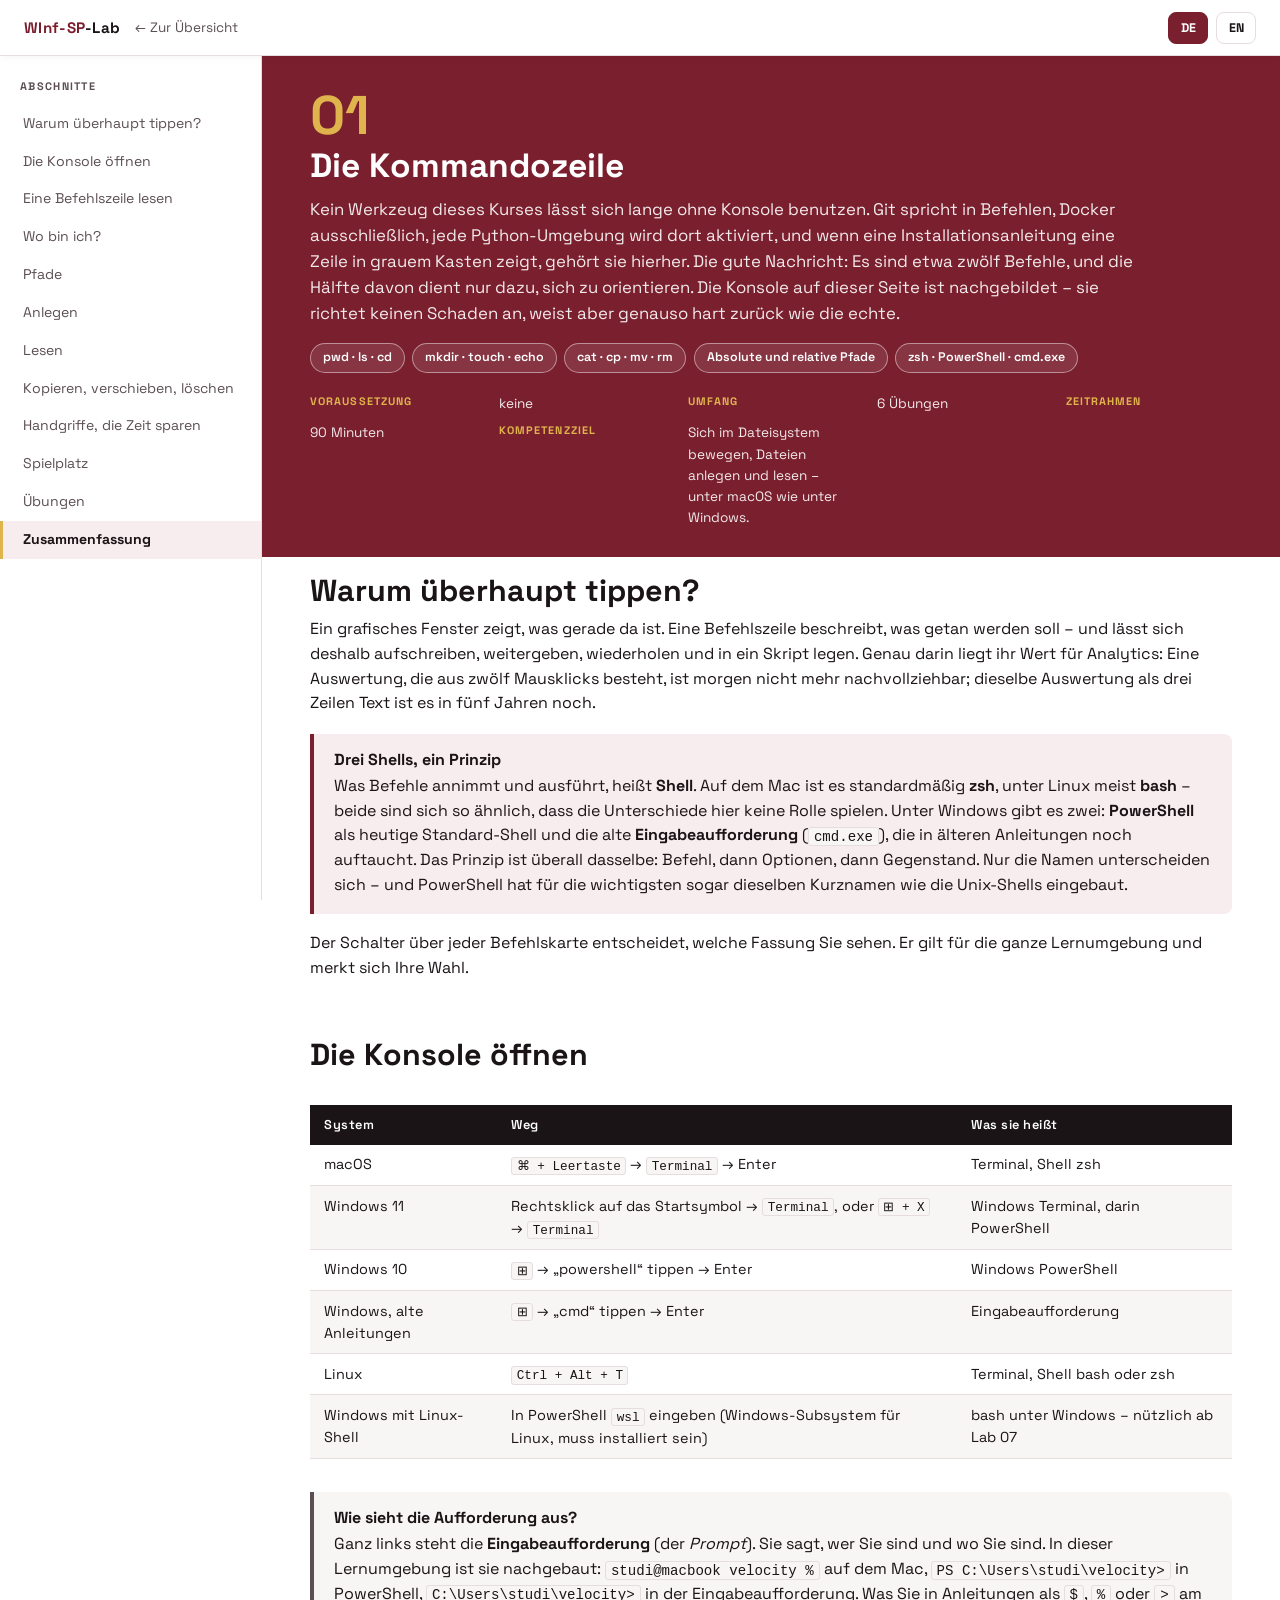
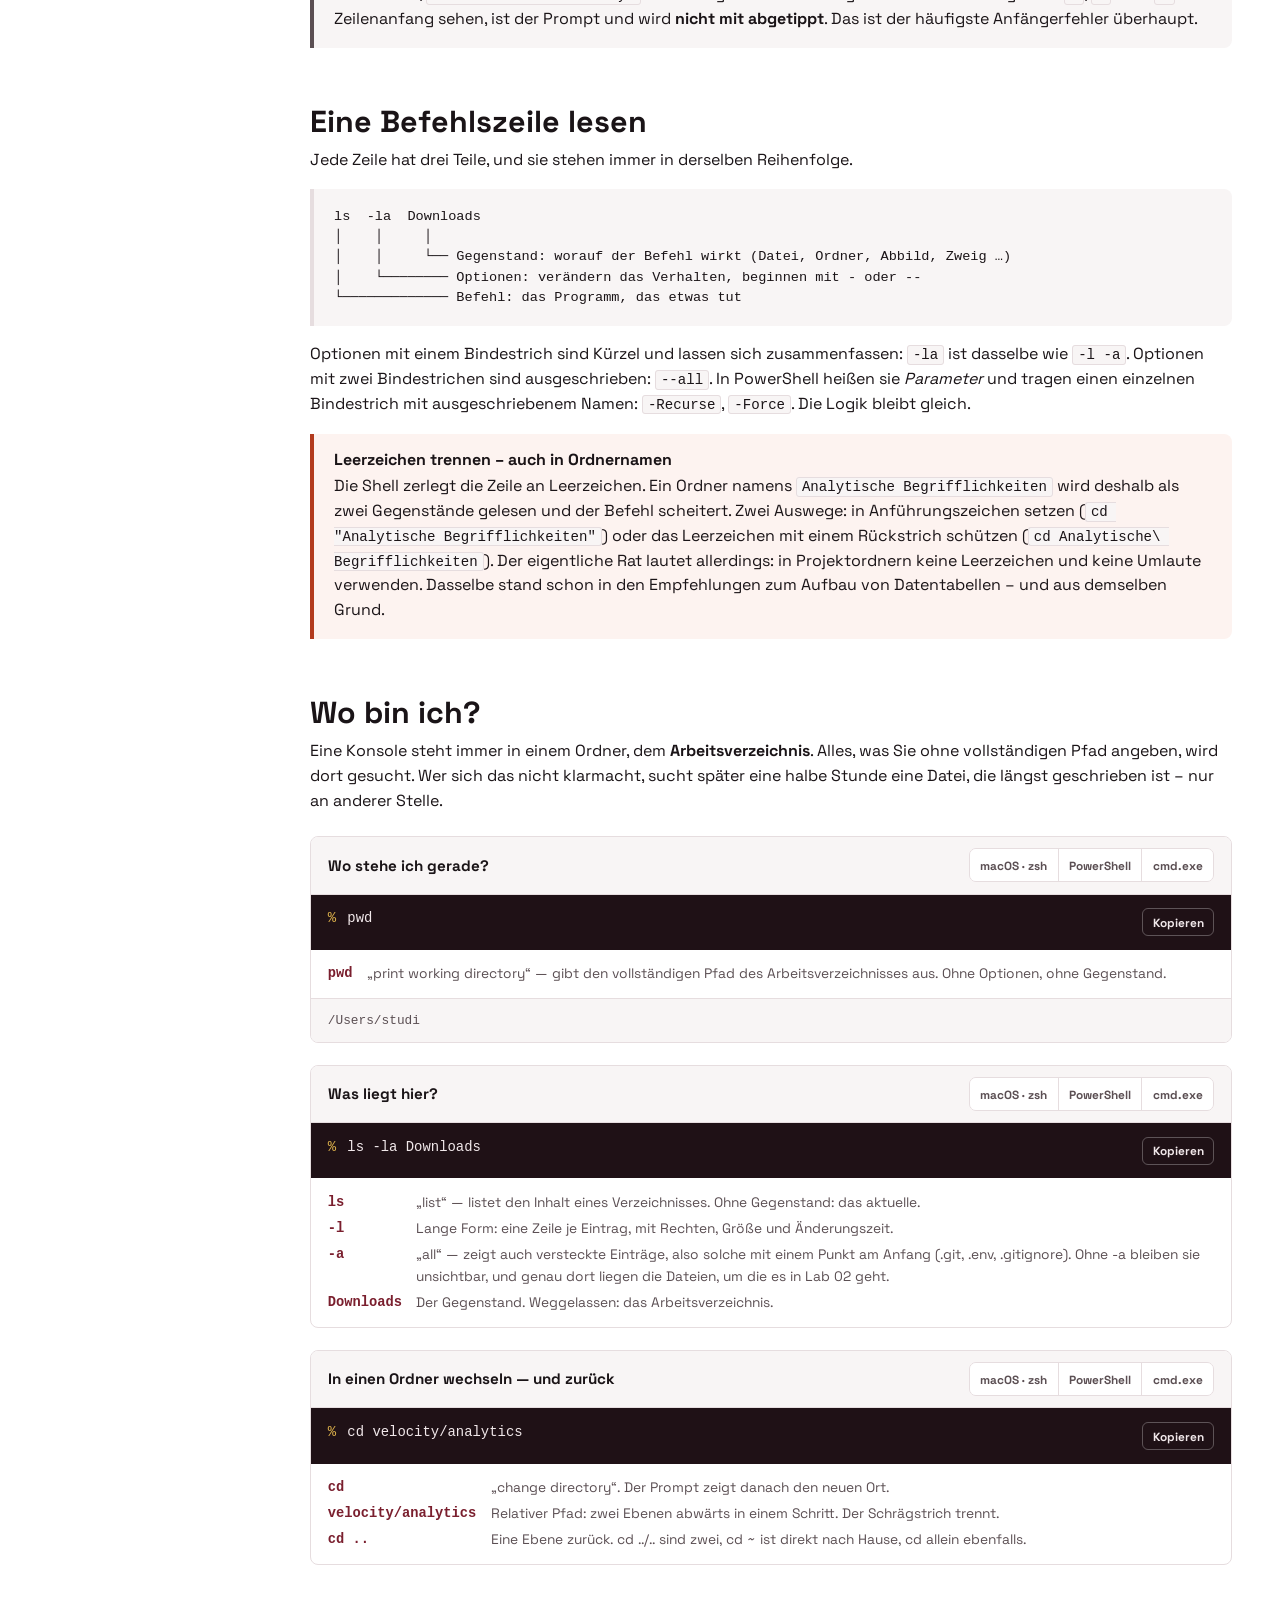
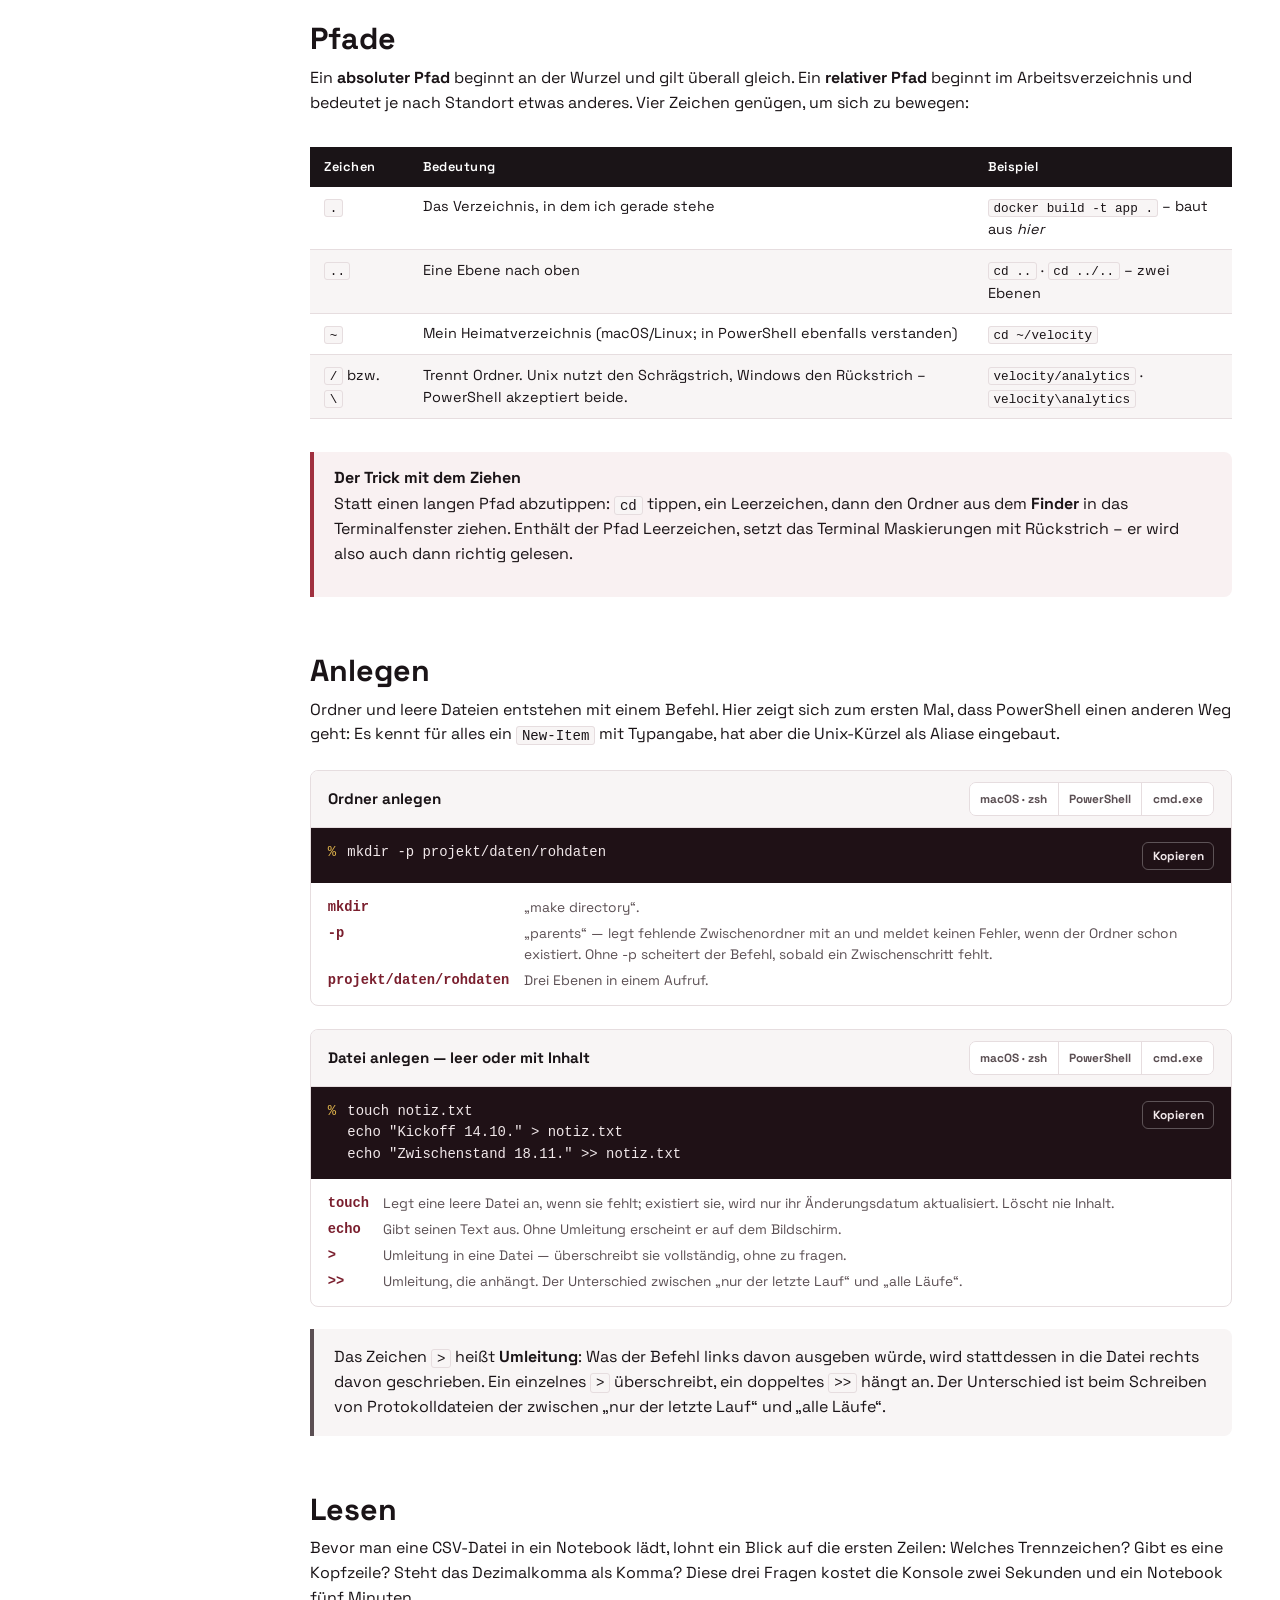
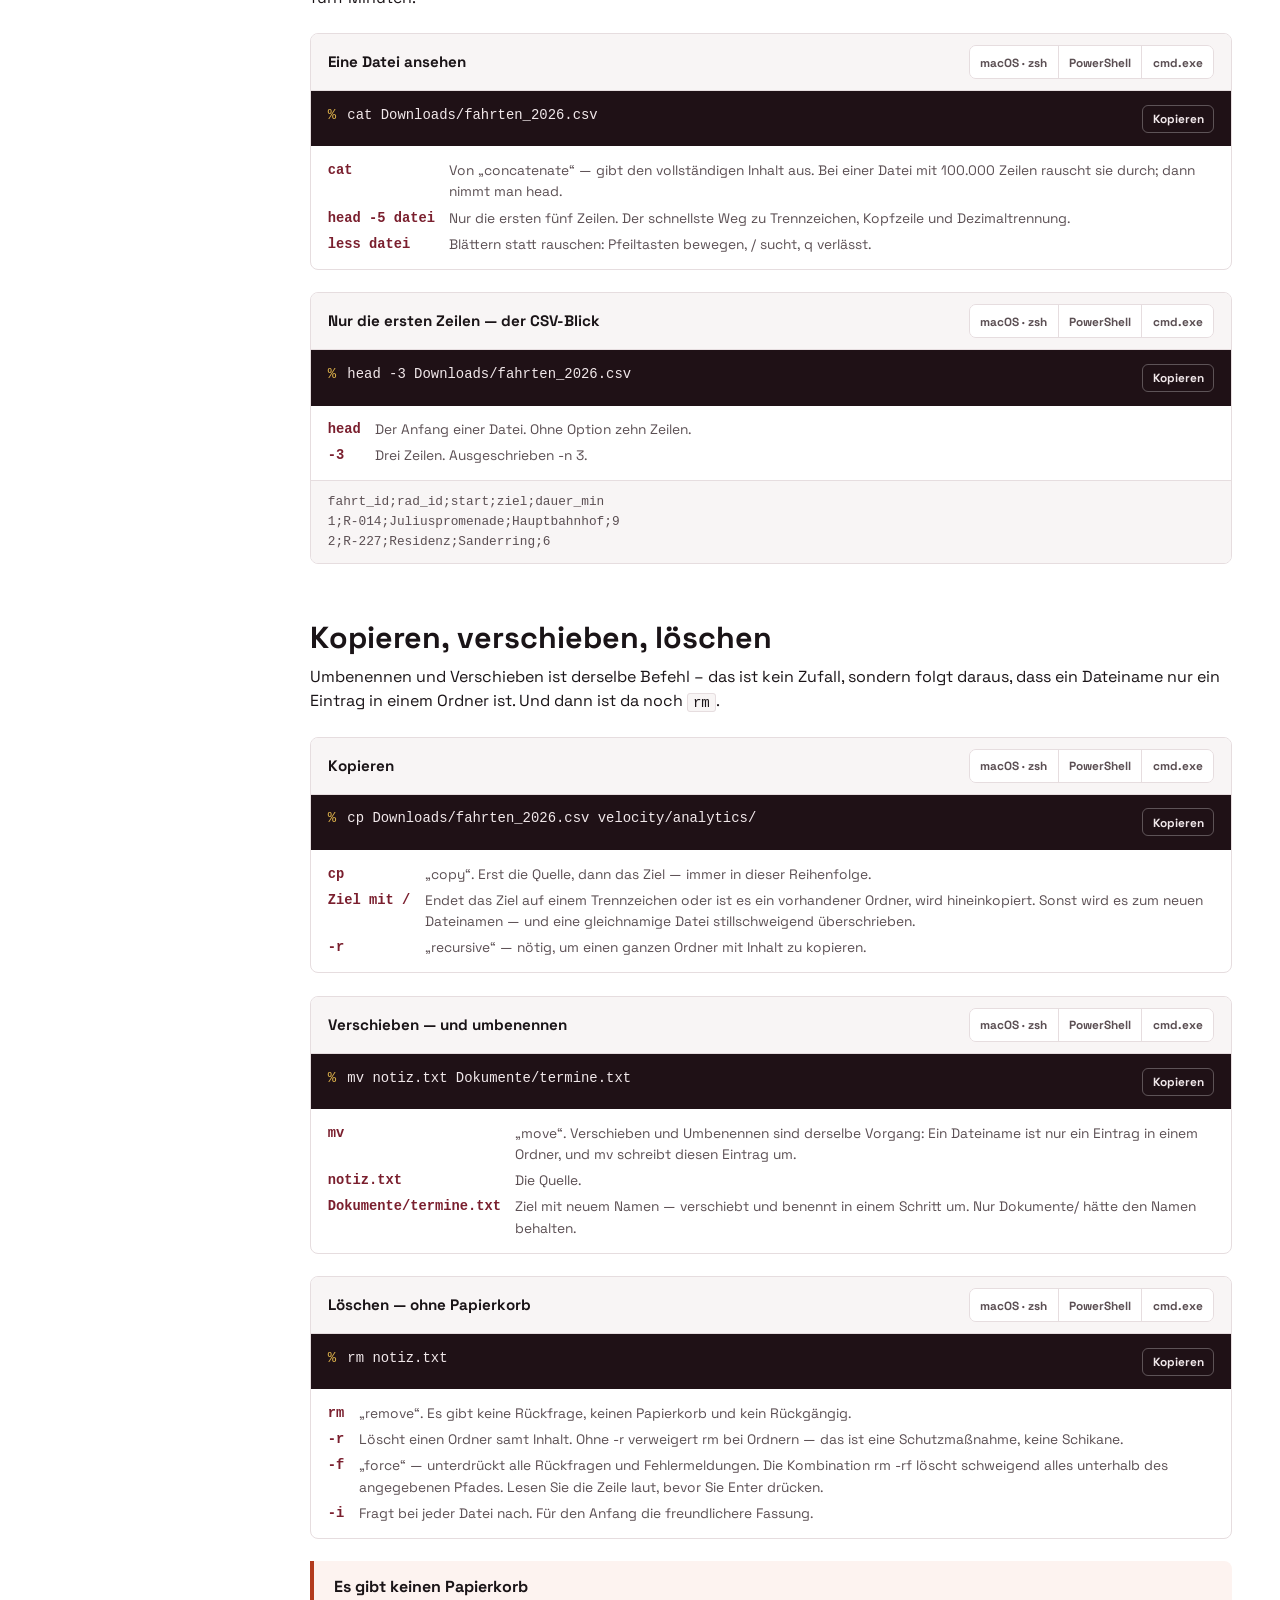
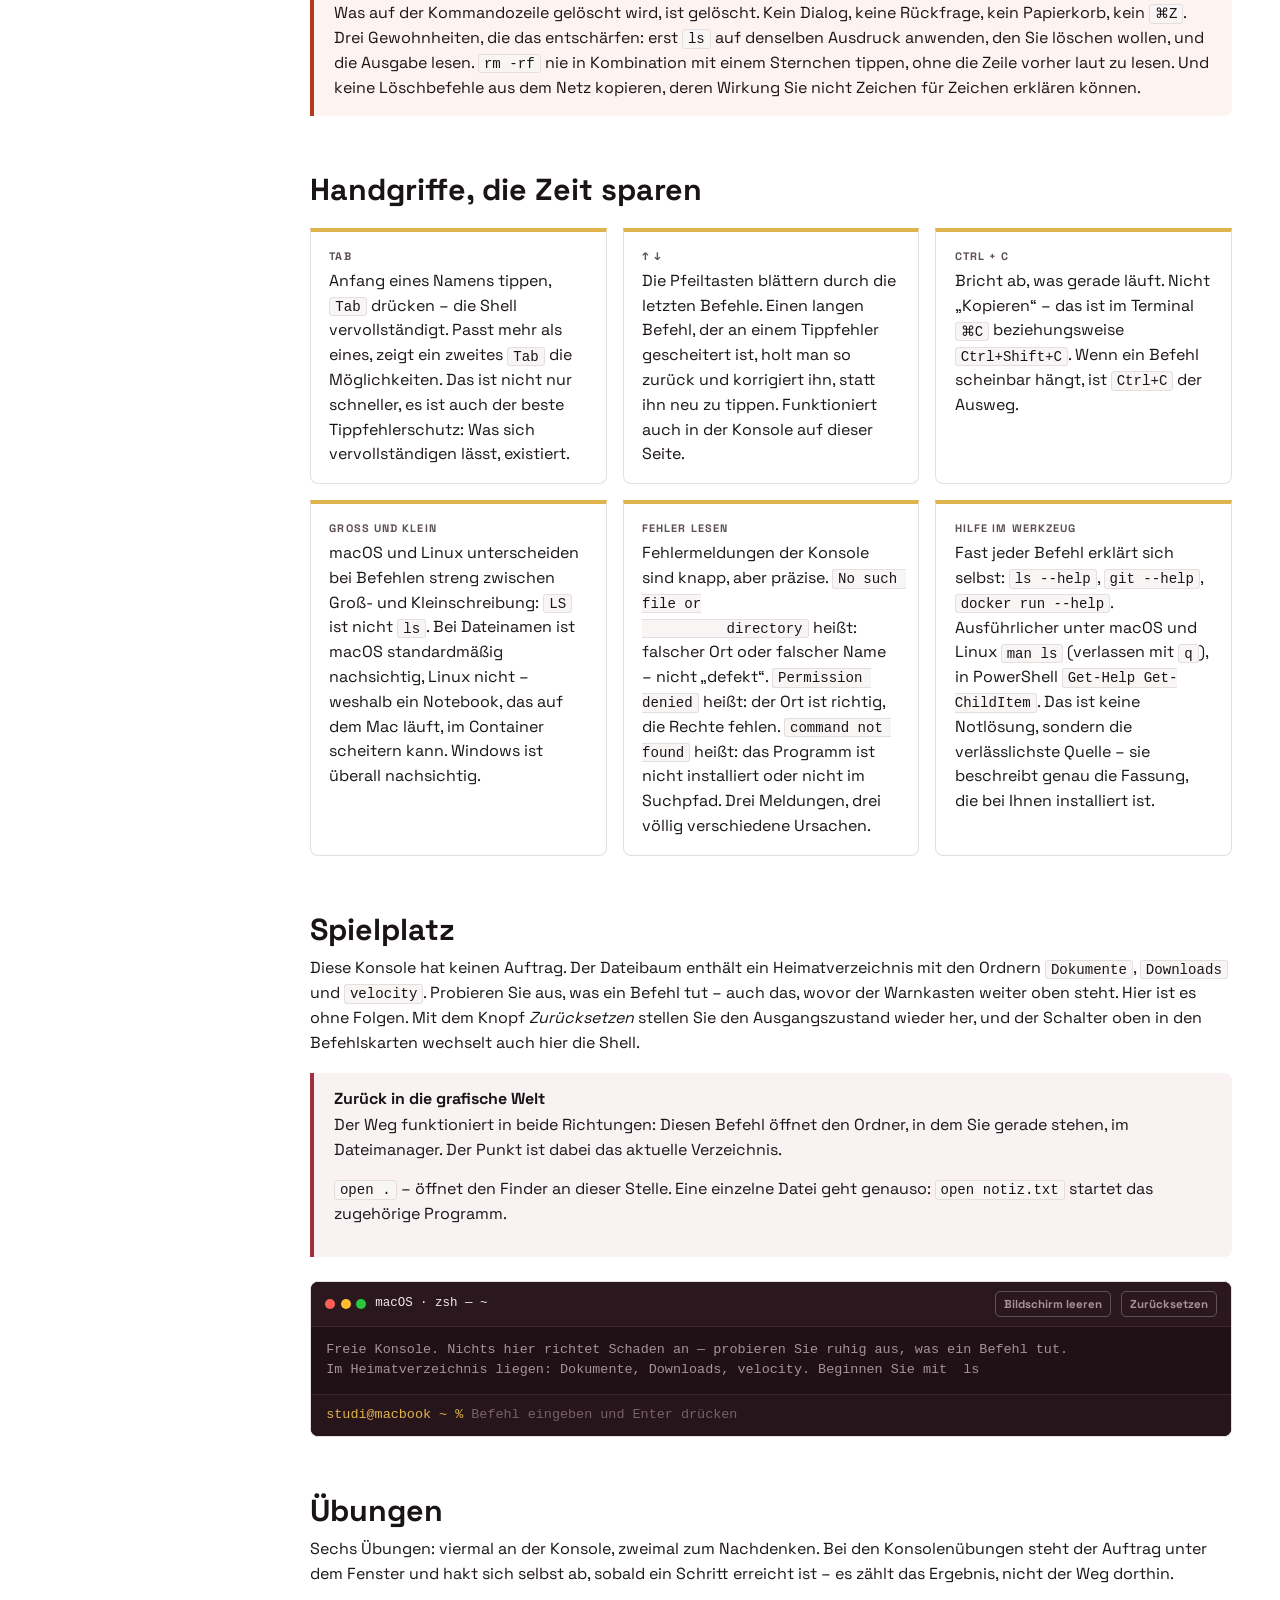
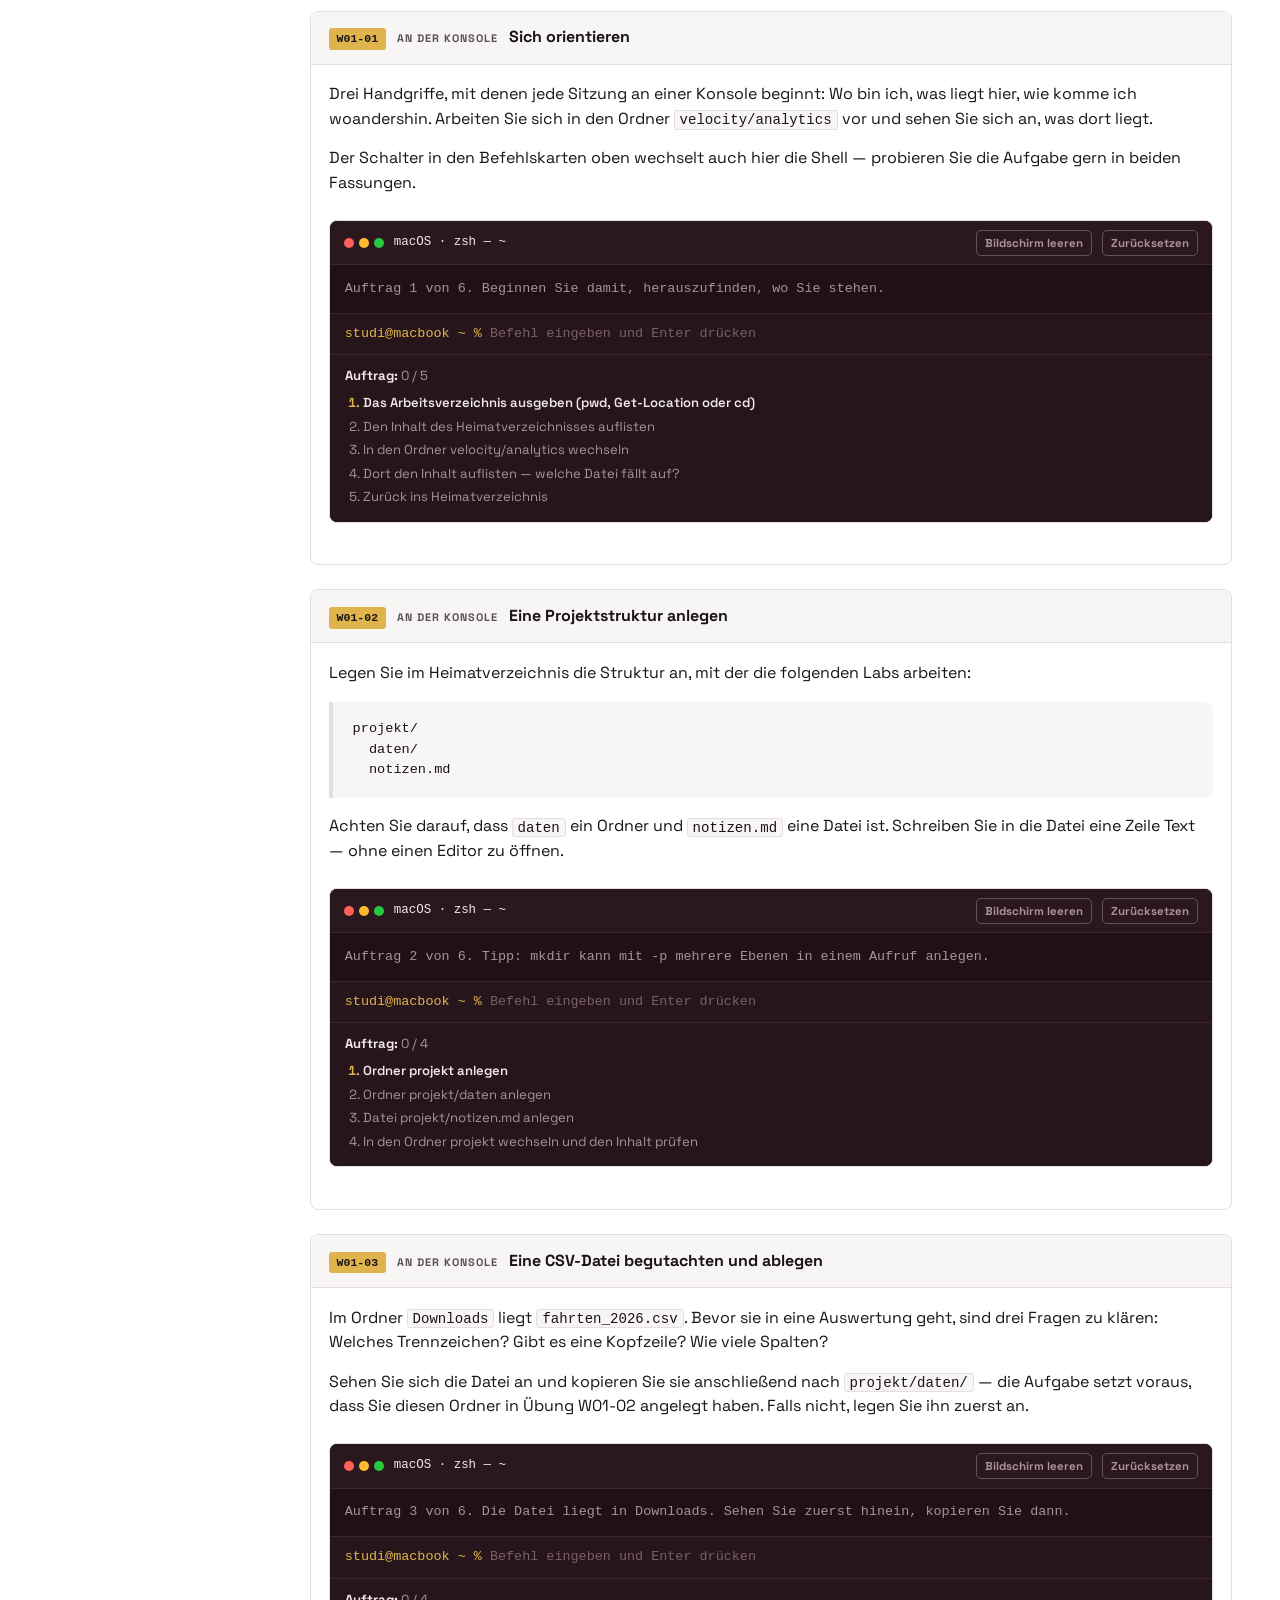
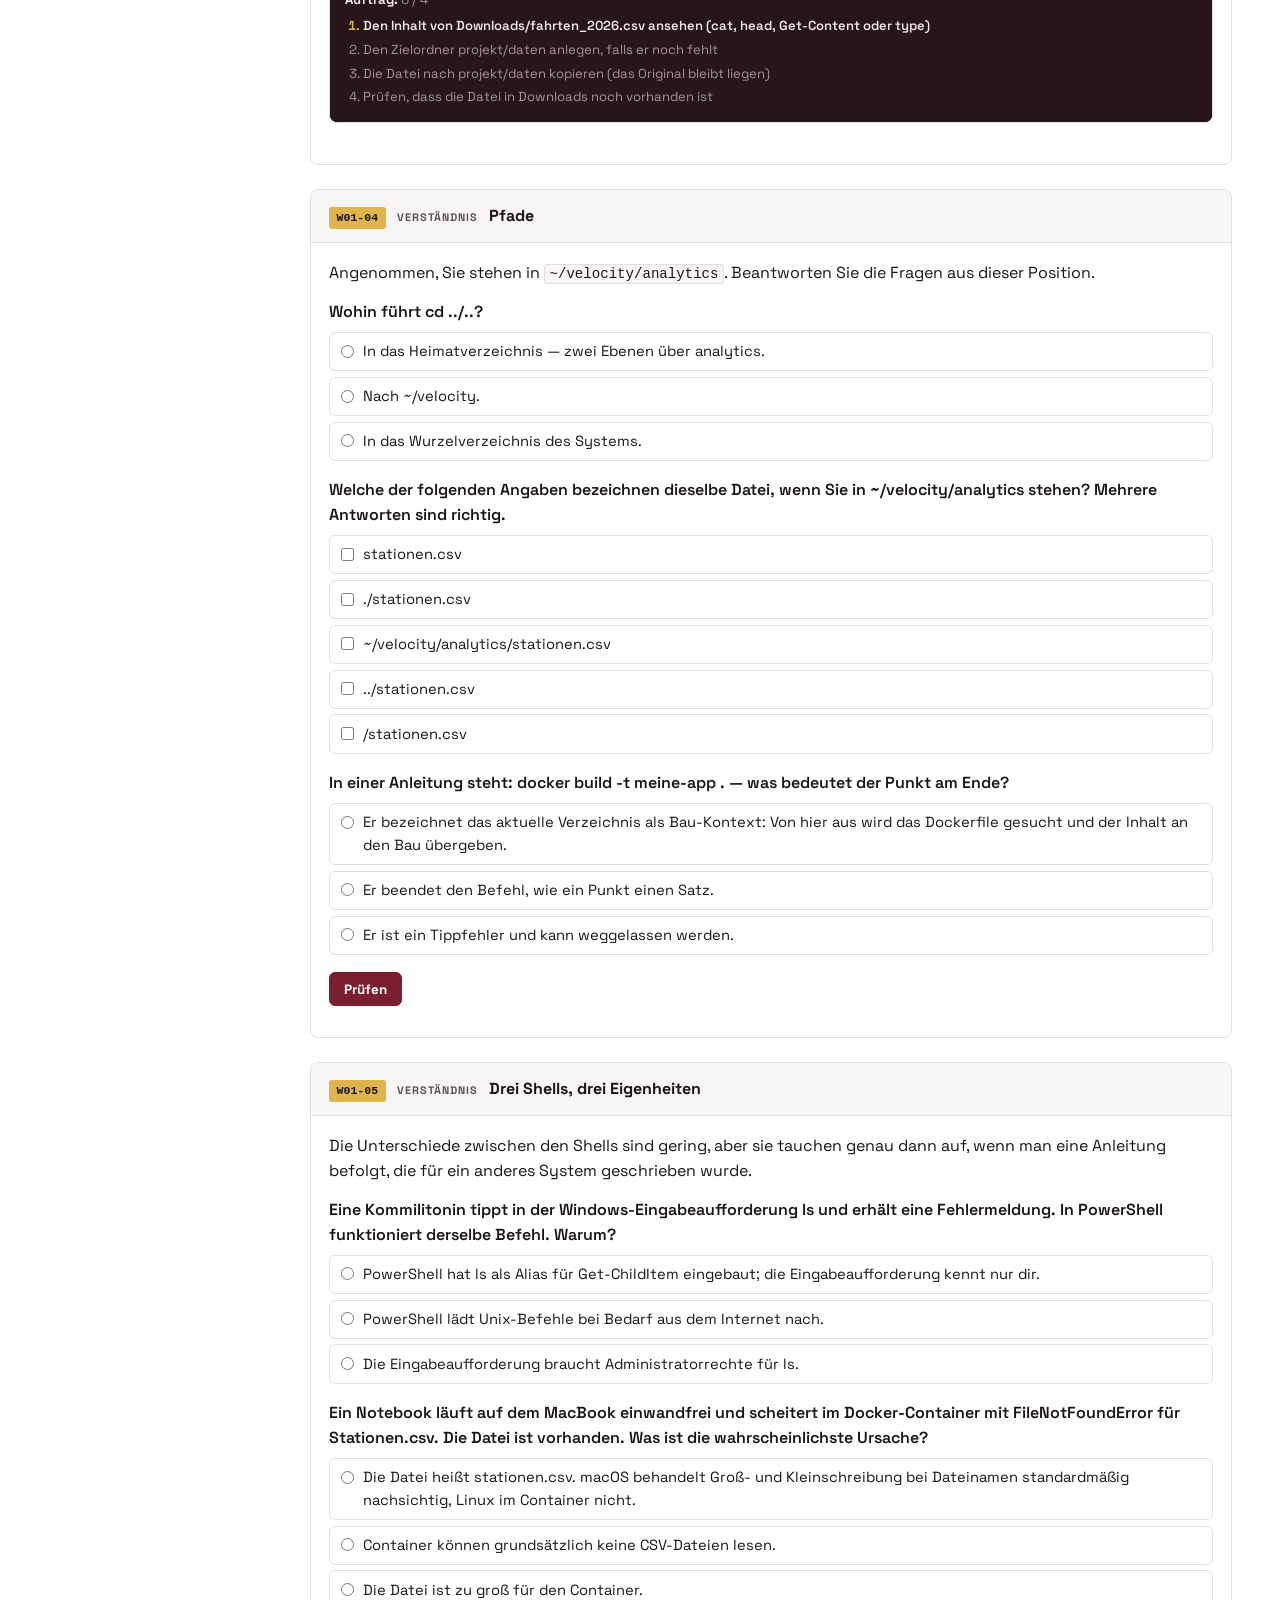
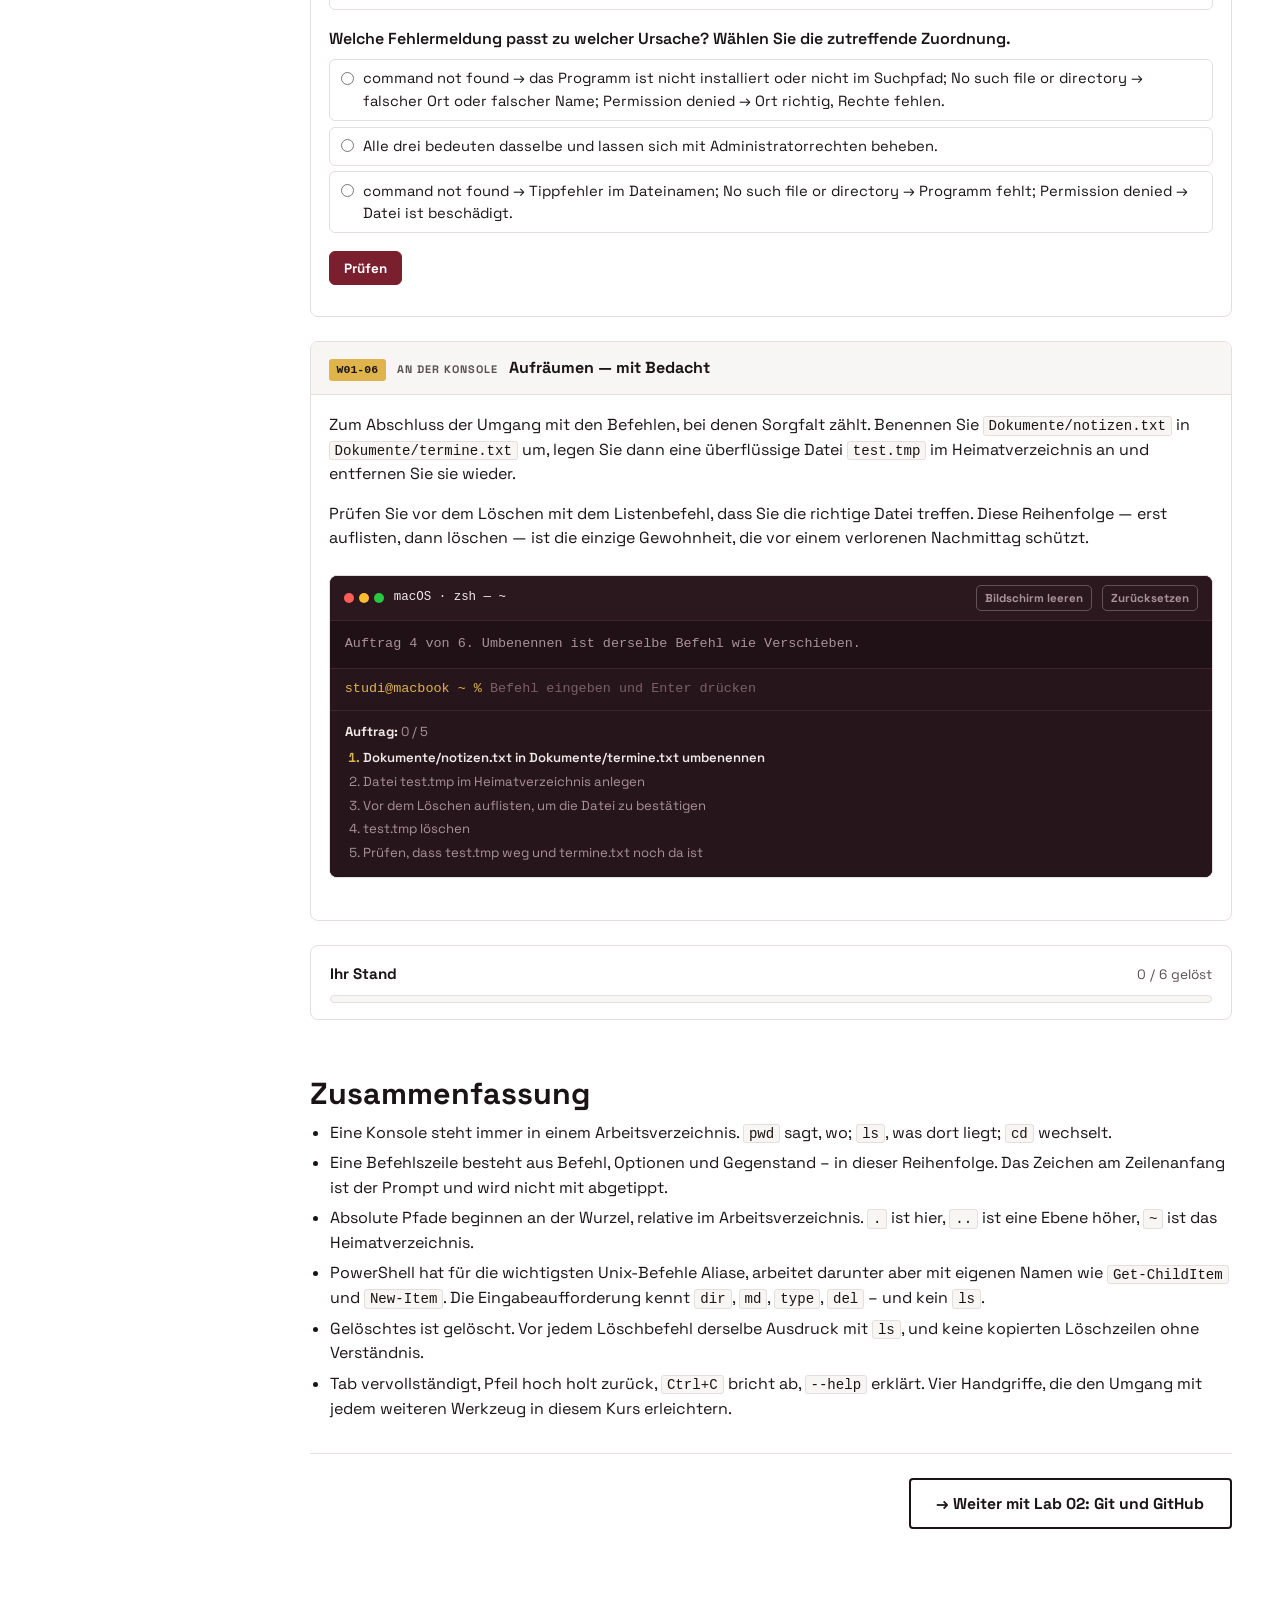
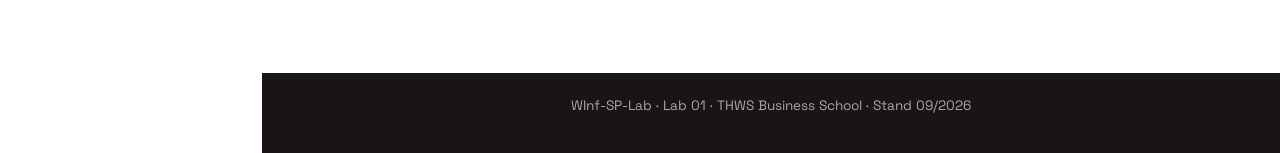
==== lab-01-terminal.html @ fbc83c8d "WInf-SP-Lab: dreizehn Labs zur Werkzeugkette eines Datenprojekts Terminal, Git/GitHub, PyCharm/WebSt" ====
<!DOCTYPE html>
<html lang="de" data-lang="de">
<head>
  <meta charset="UTF-8" />
  <meta name="viewport" content="width=device-width, initial-scale=1.0" />
  <title>Lab 01 · Die Kommandozeile · WInf-SP-Lab</title>
  <meta name="winf:titel-en" content="Lab 01 · The command line · WInf-SP-Lab" />
  <link rel="preconnect" href="https://fonts.googleapis.com">
  <link rel="preconnect" href="https://fonts.gstatic.com" crossorigin>
  <link href="https://fonts.googleapis.com/css2?family=Space+Grotesk:wght@400;500;600;700;800&display=swap" rel="stylesheet">
  <link rel="stylesheet" href="assets/winf.css" />
  <link rel="icon" href="data:image/svg+xml,<svg xmlns='http://www.w3.org/2000/svg' viewBox='0 0 32 32'><rect width='32' height='32' fill='%237A1F2E'/><text x='16' y='23' font-family='sans-serif' font-size='18' font-weight='bold' text-anchor='middle' fill='%23E0B44C'>W</text></svg>" />
</head>
<body class="lab-page" data-lab="lab-01">

<header class="header">
  <div class="header-left">
    <a class="header-logo" href="index.html" data-lab-link><span class="mark">WInf-SP</span>-Lab</a>
    <a class="header-back" href="index.html" data-lab-link>
      <span lang="de">← Zur Übersicht</span><span lang="en">← Back to overview</span>
    </a>
  </div>
  <div class="header-right">
    <button class="lang-btn active" data-lang-btn="de" aria-pressed="true">DE</button>
    <button class="lang-btn" data-lang-btn="en" aria-pressed="false">EN</button>
  </div>
</header>

<nav class="sidebar" aria-label="Lab-Navigation">
  <div class="sidebar-title"><span lang="de">Abschnitte</span><span lang="en">Sections</span></div>
  <a class="sidebar-link" href="#warum"><span lang="de">Warum überhaupt tippen?</span><span lang="en">Why type at all?</span></a>
  <a class="sidebar-link" href="#oeffnen"><span lang="de">Die Konsole öffnen</span><span lang="en">Opening the console</span></a>
  <a class="sidebar-link" href="#lesen-lernen"><span lang="de">Eine Befehlszeile lesen</span><span lang="en">Reading a command line</span></a>
  <a class="sidebar-link" href="#wo"><span lang="de">Wo bin ich?</span><span lang="en">Where am I?</span></a>
  <a class="sidebar-link" href="#pfade"><span lang="de">Pfade</span><span lang="en">Paths</span></a>
  <a class="sidebar-link" href="#anlegen"><span lang="de">Anlegen</span><span lang="en">Creating things</span></a>
  <a class="sidebar-link" href="#lesen"><span lang="de">Lesen</span><span lang="en">Reading</span></a>
  <a class="sidebar-link" href="#bewegen"><span lang="de">Kopieren, verschieben, löschen</span><span lang="en">Copy, move, delete</span></a>
  <a class="sidebar-link" href="#handgriffe"><span lang="de">Handgriffe, die Zeit sparen</span><span lang="en">Habits that save time</span></a>
  <a class="sidebar-link" href="#spielplatz"><span lang="de">Spielplatz</span><span lang="en">Playground</span></a>
  <a class="sidebar-link" href="#uebungen"><span lang="de">Übungen</span><span lang="en">Exercises</span></a>
  <a class="sidebar-link" href="#zusammenfassung"><span lang="de">Zusammenfassung</span><span lang="en">Summary</span></a>
</nav>

<div class="lab-header">
  <div class="lab-num-big">01</div>
  <h1 class="lab-title">
    <span lang="de">Die Kommandozeile</span>
    <span lang="en">The command line</span>
  </h1>
  <p class="lab-intro">
    <span lang="de">Kein Werkzeug dieses Kurses lässt sich lange ohne Konsole benutzen. Git spricht in Befehlen,
      Docker ausschließlich, jede Python-Umgebung wird dort aktiviert, und wenn eine Installationsanleitung eine Zeile
      in grauem Kasten zeigt, gehört sie hierher. Die gute Nachricht: Es sind etwa zwölf Befehle, und die Hälfte davon
      dient nur dazu, sich zu orientieren. Die Konsole auf dieser Seite ist nachgebildet – sie richtet keinen Schaden
      an, weist aber genauso hart zurück wie die echte.</span>
    <span lang="en">No tool in this course can be used for long without a console. Git speaks in commands, Docker
      exclusively so, every Python environment is activated there, and when an installation guide shows a line in a grey
      box, that line belongs here. The good news: there are about twelve commands, and half of them serve only to find
      your bearings. The console on this page is a model – it does no damage, but it rejects mistakes just as harshly as
      the real one.</span>
  </p>
  <div class="lernziele">
    <span class="lernziel-chip">pwd · ls · cd</span>
    <span class="lernziel-chip">mkdir · touch · echo</span>
    <span class="lernziel-chip">cat · cp · mv · rm</span>
    <span class="lernziel-chip"><span lang="de">Absolute und relative Pfade</span><span lang="en">Absolute and relative paths</span></span>
    <span class="lernziel-chip">zsh · PowerShell · cmd.exe</span>
  </div>
  <div data-einordnung></div>
</div>

<main class="main-content">

  <section class="section-block" id="warum">
    <h2><span lang="de">Warum überhaupt tippen?</span><span lang="en">Why type at all?</span></h2>
    <p>
      <span lang="de">Ein grafisches Fenster zeigt, was gerade da ist. Eine Befehlszeile beschreibt, was getan werden
        soll – und lässt sich deshalb aufschreiben, weitergeben, wiederholen und in ein Skript legen. Genau darin liegt
        ihr Wert für Analytics: Eine Auswertung, die aus zwölf Mausklicks besteht, ist morgen nicht mehr
        nachvollziehbar; dieselbe Auswertung als drei Zeilen Text ist es in fünf Jahren noch.</span>
      <span lang="en">A graphical window shows what is currently there. A command line describes what should be done –
        and can therefore be written down, passed on, repeated and put into a script. That is precisely where its value
        for analytics lies: an analysis consisting of twelve mouse clicks is no longer traceable tomorrow; the same
        analysis as three lines of text still is in five years.</span>
    </p>
    <div class="concept-box">
      <h3><span lang="de">Drei Shells, ein Prinzip</span><span lang="en">Three shells, one principle</span></h3>
      <p><span lang="de">Was Befehle annimmt und ausführt, heißt <strong>Shell</strong>.
        Auf dem Mac ist es standardmäßig <strong>zsh</strong>, unter Linux meist <strong>bash</strong> – beide sind
        sich so ähnlich, dass die Unterschiede hier keine Rolle spielen. Unter Windows gibt es zwei:
        <strong>PowerShell</strong> als heutige Standard-Shell und die alte <strong>Eingabeaufforderung</strong>
        (<code>cmd.exe</code>), die in älteren Anleitungen noch auftaucht. Das Prinzip ist überall dasselbe:
        Befehl, dann Optionen, dann Gegenstand. Nur die Namen unterscheiden sich – und PowerShell hat für die
        wichtigsten sogar dieselben Kurznamen wie die Unix-Shells eingebaut.</span>
      <span lang="en">What accepts and executes commands is called a <strong>shell</strong>. On a Mac it is
        <strong>zsh</strong> by default, on Linux usually <strong>bash</strong> – so similar that the differences do not
        matter here. Windows has two: <strong>PowerShell</strong> as today's standard shell and the old
        <strong>Command Prompt</strong> (<code>cmd.exe</code>), which still appears in older guides. The principle is
        the same everywhere: command, then options, then object. Only the names differ – and PowerShell even has the
        same short names built in as the Unix shells for the most important ones.</span></p>
    </div>
    <p>
      <span lang="de">Der Schalter über jeder Befehlskarte entscheidet, welche Fassung Sie sehen. Er gilt für die
        ganze Lernumgebung und merkt sich Ihre Wahl.</span>
      <span lang="en">The switch above each command card decides which version you see. It applies across the whole
        environment and remembers your choice.</span>
    </p>
  </section>

  <section class="section-block" id="oeffnen">
    <h2><span lang="de">Die Konsole öffnen</span><span lang="en">Opening the console</span></h2>
    <div class="table-scroll">
      <table>
        <thead>
          <tr>
            <th><span lang="de">System</span><span lang="en">System</span></th>
            <th><span lang="de">Weg</span><span lang="en">How</span></th>
            <th><span lang="de">Was sie heißt</span><span lang="en">What it is called</span></th>
          </tr>
        </thead>
        <tbody>
          <tr>
            <td>macOS</td>
            <td><code>⌘ + Leertaste</code> → <code>Terminal</code> → Enter</td>
            <td><span lang="de">Terminal, Shell zsh</span><span lang="en">Terminal, shell zsh</span></td>
          </tr>
          <tr>
            <td>Windows 11</td>
            <td><span lang="de">Rechtsklick auf das Startsymbol → <code>Terminal</code>, oder <code>⊞ + X</code> → <code>Terminal</code></span><span lang="en">Right-click the Start icon → <code>Terminal</code>, or <code>⊞ + X</code> → <code>Terminal</code></span></td>
            <td><span lang="de">Windows Terminal, darin PowerShell</span><span lang="en">Windows Terminal, with PowerShell inside</span></td>
          </tr>
          <tr>
            <td>Windows 10</td>
            <td><span lang="de"><code>⊞</code> → „powershell“ tippen → Enter</span><span lang="en"><code>⊞</code> → type “powershell” → Enter</span></td>
            <td>Windows PowerShell</td>
          </tr>
          <tr>
            <td><span lang="de">Windows, alte Anleitungen</span><span lang="en">Windows, older guides</span></td>
            <td><span lang="de"><code>⊞</code> → „cmd“ tippen → Enter</span><span lang="en"><code>⊞</code> → type “cmd” → Enter</span></td>
            <td><span lang="de">Eingabeaufforderung</span><span lang="en">Command Prompt</span></td>
          </tr>
          <tr>
            <td>Linux</td>
            <td><code>Ctrl + Alt + T</code></td>
            <td><span lang="de">Terminal, Shell bash oder zsh</span><span lang="en">Terminal, shell bash or zsh</span></td>
          </tr>
          <tr>
            <td><span lang="de">Windows mit Linux-Shell</span><span lang="en">Windows with a Linux shell</span></td>
            <td><span lang="de">In PowerShell <code>wsl</code> eingeben (Windows-Subsystem für Linux, muss installiert sein)</span><span lang="en">Type <code>wsl</code> in PowerShell (Windows Subsystem for Linux, must be installed)</span></td>
            <td><span lang="de">bash unter Windows – nützlich ab Lab 07</span><span lang="en">bash on Windows – useful from lab 07 on</span></td>
          </tr>
        </tbody>
      </table>
    </div>
    <div class="info-box">
      <h3><span lang="de">Wie sieht die Aufforderung aus?</span><span lang="en">What does the prompt look like?</span></h3>
      <p><span lang="de">Ganz links steht die <strong>Eingabeaufforderung</strong> (der <em>Prompt</em>). Sie sagt,
        wer Sie sind und wo Sie sind. In dieser Lernumgebung ist sie nachgebaut:
        <code>studi@macbook velocity %</code> auf dem Mac, <code>PS C:\Users\studi\velocity&gt;</code> in PowerShell,
        <code>C:\Users\studi\velocity&gt;</code> in der Eingabeaufforderung. Was Sie in Anleitungen als
        <code>$</code>, <code>%</code> oder <code>&gt;</code> am Zeilenanfang sehen, ist der Prompt und wird
        <strong>nicht mit abgetippt</strong>. Das ist der häufigste Anfängerfehler überhaupt.</span>
      <span lang="en">On the far left sits the <strong>prompt</strong>. It says who you are and where you are. In this
        environment it is rebuilt: <code>studi@macbook velocity %</code> on the Mac,
        <code>PS C:\Users\studi\velocity&gt;</code> in PowerShell, <code>C:\Users\studi\velocity&gt;</code> in Command
        Prompt. What you see in guides as <code>$</code>, <code>%</code> or <code>&gt;</code> at the start of a line is
        the prompt and is <strong>not typed along</strong>. That is the single most common beginner's mistake.</span></p>
    </div>
  </section>

  <section class="section-block" id="lesen-lernen">
    <h2><span lang="de">Eine Befehlszeile lesen</span><span lang="en">Reading a command line</span></h2>
    <p>
      <span lang="de">Jede Zeile hat drei Teile, und sie stehen immer in derselben Reihenfolge.</span>
      <span lang="en">Every line has three parts, and they always come in the same order.</span>
    </p>
    <div class="code-block">ls  -la  Downloads
│    │     │
│    │     └── Gegenstand: worauf der Befehl wirkt (Datei, Ordner, Abbild, Zweig …)
│    └──────── Optionen: verändern das Verhalten, beginnen mit - oder --
└───────────── Befehl: das Programm, das etwas tut</div>
    <p>
      <span lang="de">Optionen mit einem Bindestrich sind Kürzel und lassen sich zusammenfassen: <code>-la</code> ist
        dasselbe wie <code>-l -a</code>. Optionen mit zwei Bindestrichen sind ausgeschrieben:
        <code>--all</code>. In PowerShell heißen sie <em>Parameter</em> und tragen einen einzelnen Bindestrich mit
        ausgeschriebenem Namen: <code>-Recurse</code>, <code>-Force</code>. Die Logik bleibt gleich.</span>
      <span lang="en">Options with one dash are abbreviations and can be combined: <code>-la</code> is the same as
        <code>-l -a</code>. Options with two dashes are spelled out: <code>--all</code>. In PowerShell they are called
        <em>parameters</em> and carry a single dash with a spelled-out name: <code>-Recurse</code>,
        <code>-Force</code>. The logic stays the same.</span>
    </p>
    <div class="warn-box">
      <h3><span lang="de">Leerzeichen trennen – auch in Ordnernamen</span><span lang="en">Spaces separate – in folder names too</span></h3>
      <p><span lang="de">Die Shell zerlegt die Zeile an Leerzeichen. Ein Ordner namens
        <code>Analytische Begrifflichkeiten</code> wird deshalb als zwei Gegenstände gelesen und der Befehl scheitert.
        Zwei Auswege: in Anführungszeichen setzen (<code>cd "Analytische Begrifflichkeiten"</code>) oder das
        Leerzeichen mit einem Rückstrich schützen (<code>cd Analytische\ Begrifflichkeiten</code>). Der eigentliche
        Rat lautet allerdings: in Projektordnern keine Leerzeichen und keine Umlaute verwenden. Dasselbe stand schon
        in den Empfehlungen zum Aufbau von Datentabellen – und aus demselben Grund.</span>
      <span lang="en">The shell splits the line at spaces. A folder called <code>Analytical Terminology</code> is
        therefore read as two objects and the command fails. Two ways out: put it in quotes
        (<code>cd "Analytical Terminology"</code>) or protect the space with a backslash
        (<code>cd Analytical\ Terminology</code>). The actual advice, though, is: use no spaces and no umlauts in
        project folders. The same already stood in the recommendations for building data tables – and for the same
        reason.</span></p>
    </div>
  </section>

  <section class="section-block" id="wo">
    <h2><span lang="de">Wo bin ich?</span><span lang="en">Where am I?</span></h2>
    <p>
      <span lang="de">Eine Konsole steht immer in einem Ordner, dem <strong>Arbeitsverzeichnis</strong>. Alles, was
        Sie ohne vollständigen Pfad angeben, wird dort gesucht. Wer sich das nicht klarmacht, sucht später eine halbe
        Stunde eine Datei, die längst geschrieben ist – nur an anderer Stelle.</span>
      <span lang="en">A console always stands in a folder, the <strong>working directory</strong>. Everything you name
        without a full path is looked for there. Whoever loses sight of this later spends half an hour looking for a
        file that has long been written – just in a different place.</span>
    </p>
    <div data-befehl="B01"></div>
    <div data-befehl="B02"></div>
    <div data-befehl="B03"></div>
  </section>

  <section class="section-block" id="pfade">
    <h2><span lang="de">Pfade</span><span lang="en">Paths</span></h2>
    <p>
      <span lang="de">Ein <strong>absoluter Pfad</strong> beginnt an der Wurzel und gilt überall gleich. Ein
        <strong>relativer Pfad</strong> beginnt im Arbeitsverzeichnis und bedeutet je nach Standort etwas anderes.
        Vier Zeichen genügen, um sich zu bewegen:</span>
      <span lang="en">An <strong>absolute path</strong> starts at the root and means the same everywhere. A
        <strong>relative path</strong> starts in the working directory and means something different depending on where
        you stand. Four symbols are enough to move around:</span>
    </p>
    <div class="table-scroll">
      <table>
        <thead>
          <tr>
            <th><span lang="de">Zeichen</span><span lang="en">Symbol</span></th>
            <th><span lang="de">Bedeutung</span><span lang="en">Meaning</span></th>
            <th><span lang="de">Beispiel</span><span lang="en">Example</span></th>
          </tr>
        </thead>
        <tbody>
          <tr>
            <td><code>.</code></td>
            <td><span lang="de">Das Verzeichnis, in dem ich gerade stehe</span><span lang="en">The directory I am standing in</span></td>
            <td><code>docker build -t app .</code> <span lang="de">– baut aus <em>hier</em></span><span lang="en">– builds from <em>here</em></span></td>
          </tr>
          <tr>
            <td><code>..</code></td>
            <td><span lang="de">Eine Ebene nach oben</span><span lang="en">One level up</span></td>
            <td><code>cd ..</code> · <code>cd ../..</code> <span lang="de">– zwei Ebenen</span><span lang="en">– two levels</span></td>
          </tr>
          <tr>
            <td><code>~</code></td>
            <td><span lang="de">Mein Heimatverzeichnis (macOS/Linux; in PowerShell ebenfalls verstanden)</span><span lang="en">My home directory (macOS/Linux; PowerShell understands it too)</span></td>
            <td><code>cd ~/velocity</code></td>
          </tr>
          <tr>
            <td><code>/</code> <span lang="de">bzw.</span><span lang="en">or</span> <code>\</code></td>
            <td><span lang="de">Trennt Ordner. Unix nutzt den Schrägstrich, Windows den Rückstrich – PowerShell akzeptiert beide.</span><span lang="en">Separates folders. Unix uses the forward slash, Windows the backslash – PowerShell accepts both.</span></td>
            <td><code>velocity/analytics</code> · <code>velocity\analytics</code></td>
          </tr>
        </tbody>
      </table>
    </div>
    <div class="tip-box">
      <h3><span lang="de">Der Trick mit dem Ziehen</span><span lang="en">The drag trick</span></h3>
      <p class="nur-unix"><span lang="de">Statt einen langen Pfad abzutippen: <code>cd</code> tippen, ein Leerzeichen,
        dann den Ordner aus dem <strong>Finder</strong> in das Terminalfenster ziehen. Enthält der Pfad Leerzeichen,
        setzt das Terminal Maskierungen mit Rückstrich – er wird also auch dann richtig gelesen.</span>
      <span lang="en">Instead of typing a long path: type <code>cd</code>, a space, then drag the folder from
        <strong>Finder</strong> into the terminal window. If the path contains spaces, Terminal adds backslash escapes –
        so it is read correctly even then.</span></p>
      <p class="nur-windows"><span lang="de">Statt einen langen Pfad abzutippen: <code>cd</code> tippen, ein
        Leerzeichen, dann den Ordner aus dem <strong>Explorer</strong> in das Fenster ziehen. Der Pfad erscheint in
        Anführungszeichen, wenn er Leerzeichen enthält – lassen Sie sie stehen. Alternativ in der Adresszeile des
        Explorers <code>cmd</code> oder <code>powershell</code> eintippen: Das Fenster öffnet direkt in diesem
        Ordner.</span>
      <span lang="en">Instead of typing a long path: type <code>cd</code>, a space, then drag the folder from
        <strong>File Explorer</strong> into the window. The path appears in quotation marks if it contains spaces –
        leave them in place. Alternatively type <code>cmd</code> or <code>powershell</code> into Explorer's address
        bar: the window opens directly in that folder.</span></p>
    </div>
  </section>

  <section class="section-block" id="anlegen">
    <h2><span lang="de">Anlegen</span><span lang="en">Creating things</span></h2>
    <p>
      <span lang="de">Ordner und leere Dateien entstehen mit einem Befehl. Hier zeigt sich zum ersten Mal, dass
        PowerShell einen anderen Weg geht: Es kennt für alles ein <code>New-Item</code> mit Typangabe, hat aber die
        Unix-Kürzel als Aliase eingebaut.</span>
      <span lang="en">Folders and empty files come into being with one command. This is the first place where PowerShell
        goes its own way: it has a single <code>New-Item</code> with a type for everything, but it does have the Unix
        short names built in as aliases.</span>
    </p>
    <div data-befehl="B04"></div>
    <div data-befehl="B05"></div>
    <div class="info-box">
      <p><span lang="de">Das Zeichen <code>&gt;</code> heißt <strong>Umleitung</strong>: Was der Befehl links davon
        ausgeben würde, wird stattdessen in die Datei rechts davon geschrieben. Ein einzelnes <code>&gt;</code>
        überschreibt, ein doppeltes <code>&gt;&gt;</code> hängt an. Der Unterschied ist beim Schreiben von
        Protokolldateien der zwischen „nur der letzte Lauf“ und „alle Läufe“.</span>
      <span lang="en">The symbol <code>&gt;</code> means <strong>redirection</strong>: what the command to its left
        would print is written into the file to its right instead. A single <code>&gt;</code> overwrites, a double
        <code>&gt;&gt;</code> appends. When writing log files the difference is the one between “only the last run” and
        “all runs”.</span></p>
    </div>
  </section>

  <section class="section-block" id="lesen">
    <h2><span lang="de">Lesen</span><span lang="en">Reading</span></h2>
    <p>
      <span lang="de">Bevor man eine CSV-Datei in ein Notebook lädt, lohnt ein Blick auf die ersten Zeilen: Welches
        Trennzeichen? Gibt es eine Kopfzeile? Steht das Dezimalkomma als Komma? Diese drei Fragen kostet die Konsole
        zwei Sekunden und ein Notebook fünf Minuten.</span>
      <span lang="en">Before loading a CSV file into a notebook, a look at the first lines pays off: which separator?
        Is there a header row? Is the decimal mark a comma? Those three questions cost the console two seconds and a
        notebook five minutes.</span>
    </p>
    <div data-befehl="B06"></div>
    <div data-befehl="B07"></div>
  </section>

  <section class="section-block" id="bewegen">
    <h2><span lang="de">Kopieren, verschieben, löschen</span><span lang="en">Copy, move, delete</span></h2>
    <p>
      <span lang="de">Umbenennen und Verschieben ist derselbe Befehl – das ist kein Zufall, sondern folgt daraus, dass
        ein Dateiname nur ein Eintrag in einem Ordner ist. Und dann ist da noch <code>rm</code>.</span>
      <span lang="en">Renaming and moving is the same command – no coincidence, but a consequence of a file name being
        just an entry in a folder. And then there is <code>rm</code>.</span>
    </p>
    <div data-befehl="B08"></div>
    <div data-befehl="B09"></div>
    <div data-befehl="B10"></div>
    <div class="warn-box">
      <h3><span lang="de">Es gibt keinen Papierkorb</span><span lang="en">There is no wastebasket</span></h3>
      <p><span lang="de">Was auf der Kommandozeile gelöscht wird, ist gelöscht. Kein Dialog, keine Rückfrage, kein
        Papierkorb, kein <code>⌘Z</code>. Drei Gewohnheiten, die das entschärfen: erst <code>ls</code> auf denselben
        Ausdruck anwenden, den Sie löschen wollen, und die Ausgabe lesen. <code>rm -rf</code> nie in Kombination mit
        einem Sternchen tippen, ohne die Zeile vorher laut zu lesen. Und keine Löschbefehle aus dem Netz kopieren,
        deren Wirkung Sie nicht Zeichen für Zeichen erklären können.</span>
      <span lang="en">What is deleted on the command line is deleted. No dialogue, no confirmation, no wastebasket, no
        <code>⌘Z</code>. Three habits that defuse this: first run <code>ls</code> on the very expression you intend to
        delete, and read the output. Never type <code>rm -rf</code> together with an asterisk without reading the line
        aloud first. And never copy deletion commands from the internet whose effect you cannot explain character by
        character.</span></p>
    </div>
  </section>

  <section class="section-block" id="handgriffe">
    <h2><span lang="de">Handgriffe, die Zeit sparen</span><span lang="en">Habits that save time</span></h2>
    <div class="karten">
      <div class="karte">
        <div class="kopfzeile">Tab</div>
        <p><span lang="de">Anfang eines Namens tippen, <code>Tab</code> drücken – die Shell vervollständigt. Passt
          mehr als eines, zeigt ein zweites <code>Tab</code> die Möglichkeiten. Das ist nicht nur schneller, es ist
          auch der beste Tippfehlerschutz: Was sich vervollständigen lässt, existiert.</span>
        <span lang="en">Type the beginning of a name, press <code>Tab</code> – the shell completes it. If more than one
          matches, a second <code>Tab</code> shows the options. This is not only faster, it is the best protection
          against typos: what can be completed exists.</span></p>
      </div>
      <div class="karte">
        <div class="kopfzeile">↑ ↓</div>
        <p><span lang="de">Die Pfeiltasten blättern durch die letzten Befehle. Einen langen Befehl, der an einem
          Tippfehler gescheitert ist, holt man so zurück und korrigiert ihn, statt ihn neu zu tippen. Funktioniert
          auch in der Konsole auf dieser Seite.</span>
        <span lang="en">The arrow keys page through the last commands. A long command that failed on a typo is brought
          back and corrected this way instead of retyped. Works in the console on this page too.</span></p>
      </div>
      <div class="karte">
        <div class="kopfzeile">Ctrl + C</div>
        <p><span lang="de">Bricht ab, was gerade läuft. Nicht „Kopieren“ – das ist im Terminal
          <code>⌘C</code> beziehungsweise <code>Ctrl+Shift+C</code>. Wenn ein Befehl scheinbar hängt, ist
          <code>Ctrl+C</code> der Ausweg.</span>
        <span lang="en">Aborts whatever is running. Not “copy” – that is <code>⌘C</code> or
          <code>Ctrl+Shift+C</code> in a terminal. When a command appears to hang, <code>Ctrl+C</code> is the way
          out.</span></p>
      </div>
      <div class="karte">
        <div class="kopfzeile"><span lang="de">Groß und klein</span><span lang="en">Upper and lower case</span></div>
        <p><span lang="de">macOS und Linux unterscheiden bei Befehlen streng zwischen Groß- und Kleinschreibung:
          <code>LS</code> ist nicht <code>ls</code>. Bei Dateinamen ist macOS standardmäßig nachsichtig, Linux nicht –
          weshalb ein Notebook, das auf dem Mac läuft, im Container scheitern kann. Windows ist überall
          nachsichtig.</span>
        <span lang="en">macOS and Linux distinguish case strictly for commands: <code>LS</code> is not <code>ls</code>.
          For file names macOS is lenient by default, Linux is not – which is why a notebook that runs on the Mac can
          fail in a container. Windows is lenient everywhere.</span></p>
      </div>
      <div class="karte">
        <div class="kopfzeile"><span lang="de">Fehler lesen</span><span lang="en">Reading errors</span></div>
        <p><span lang="de">Fehlermeldungen der Konsole sind knapp, aber präzise. <code>No such file or
          directory</code> heißt: falscher Ort oder falscher Name – nicht „defekt“.
          <code>Permission denied</code> heißt: der Ort ist richtig, die Rechte fehlen.
          <code>command not found</code> heißt: das Programm ist nicht installiert oder nicht im Suchpfad. Drei
          Meldungen, drei völlig verschiedene Ursachen.</span>
        <span lang="en">Console error messages are terse but precise. <code>No such file or directory</code> means:
          wrong place or wrong name – not “broken”. <code>Permission denied</code> means: the place is right, the
          rights are missing. <code>command not found</code> means: the program is not installed or not on the search
          path. Three messages, three completely different causes.</span></p>
      </div>
      <div class="karte">
        <div class="kopfzeile"><span lang="de">Hilfe im Werkzeug</span><span lang="en">Help inside the tool</span></div>
        <p><span lang="de">Fast jeder Befehl erklärt sich selbst: <code>ls --help</code>, <code>git --help</code>,
          <code>docker run --help</code>. Ausführlicher unter macOS und Linux <code>man ls</code> (verlassen mit
          <code>q</code>), in PowerShell <code>Get-Help Get-ChildItem</code>. Das ist keine Notlösung, sondern die
          verlässlichste Quelle – sie beschreibt genau die Fassung, die bei Ihnen installiert ist.</span>
        <span lang="en">Almost every command explains itself: <code>ls --help</code>, <code>git --help</code>,
          <code>docker run --help</code>. In more detail on macOS and Linux <code>man ls</code> (leave with
          <code>q</code>), in PowerShell <code>Get-Help Get-ChildItem</code>. This is not a last resort but the most
          reliable source – it describes exactly the version installed on your machine.</span></p>
      </div>
    </div>
  </section>

  <section class="section-block" id="spielplatz">
    <h2><span lang="de">Spielplatz</span><span lang="en">Playground</span></h2>
    <p>
      <span lang="de">Diese Konsole hat keinen Auftrag. Der Dateibaum enthält ein Heimatverzeichnis mit den Ordnern
        <code>Dokumente</code>, <code>Downloads</code> und <code>velocity</code>. Probieren Sie aus, was ein Befehl
        tut – auch das, wovor der Warnkasten weiter oben steht. Hier ist es ohne Folgen. Mit dem Knopf
        <em>Zurücksetzen</em> stellen Sie den Ausgangszustand wieder her, und der Schalter oben in den Befehlskarten
        wechselt auch hier die Shell.</span>
      <span lang="en">This console has no assignment. The file tree contains a home directory with the folders
        <code>Dokumente</code>, <code>Downloads</code> and <code>velocity</code>. Try out what a command does –
        including the thing the warning box above cautions against. Here it has no consequences. The
        <em>Reset</em> button restores the initial state, and the switch in the command cards changes the shell here
        too.</span>
    </p>
    <div class="tip-box">
      <h3><span lang="de">Zurück in die grafische Welt</span><span lang="en">Back to the graphical world</span></h3>
      <p><span lang="de">Der Weg funktioniert in beide Richtungen: Diesen Befehl öffnet den Ordner, in dem Sie gerade
        stehen, im Dateimanager. Der Punkt ist dabei das aktuelle Verzeichnis.</span>
      <span lang="en">The route works both ways: this command opens the folder you are standing in inside the file
        manager. The dot is the current directory.</span></p>
      <p class="nur-mac"><code>open .</code> <span lang="de">– öffnet den Finder an dieser Stelle. Eine einzelne Datei
        geht genauso: <code>open notiz.txt</code> startet das zugehörige Programm.</span>
      <span lang="en">– opens Finder at this location. A single file works the same way: <code>open notiz.txt</code>
        starts the associated program.</span></p>
      <p class="nur-win"><code>ii .</code> <span lang="de">– Kurzform von <code>Invoke-Item</code>, öffnet den Explorer
        an dieser Stelle. <code>explorer .</code> tut dasselbe.</span>
      <span lang="en">– short for <code>Invoke-Item</code>, opens File Explorer at this location.
        <code>explorer .</code> does the same.</span></p>
      <p class="nur-cmd"><code>start .</code> <span lang="de">– öffnet den Explorer an dieser Stelle.
        <code>explorer .</code> tut dasselbe.</span>
      <span lang="en">– opens File Explorer at this location. <code>explorer .</code> does the same.</span></p>
    </div>
    <div data-terminal="frei"></div>
  </section>

  <section class="section-block" id="uebungen">
    <h2><span lang="de">Übungen</span><span lang="en">Exercises</span></h2>
    <p>
      <span lang="de">Sechs Übungen: viermal an der Konsole, zweimal zum Nachdenken. Bei den Konsolenübungen steht der
        Auftrag unter dem Fenster und hakt sich selbst ab, sobald ein Schritt erreicht ist – es zählt das Ergebnis,
        nicht der Weg dorthin.</span>
      <span lang="en">Six exercises: four at the console, two to think through. In the console exercises the assignment
        sits below the window and ticks itself off as soon as a step is reached – what counts is the result, not the
        route to it.</span>
    </p>
    <div data-uebung="W01-01"></div>
    <div data-uebung="W01-02"></div>
    <div data-uebung="W01-03"></div>
    <div data-uebung="W01-04"></div>
    <div data-uebung="W01-05"></div>
    <div data-uebung="W01-06"></div>
    <div data-fortschritt></div>
  </section>

  <section class="section-block" id="zusammenfassung">
    <h2><span lang="de">Zusammenfassung</span><span lang="en">Summary</span></h2>
    <ul>
      <li><span lang="de">Eine Konsole steht immer in einem Arbeitsverzeichnis. <code>pwd</code> sagt, wo; <code>ls</code>, was dort liegt; <code>cd</code> wechselt.</span><span lang="en">A console always stands in a working directory. <code>pwd</code> says where; <code>ls</code> what is there; <code>cd</code> changes it.</span></li>
      <li><span lang="de">Eine Befehlszeile besteht aus Befehl, Optionen und Gegenstand – in dieser Reihenfolge. Das Zeichen am Zeilenanfang ist der Prompt und wird nicht mit abgetippt.</span><span lang="en">A command line consists of command, options and object – in that order. The symbol at the start of the line is the prompt and is not typed along.</span></li>
      <li><span lang="de">Absolute Pfade beginnen an der Wurzel, relative im Arbeitsverzeichnis. <code>.</code> ist hier, <code>..</code> ist eine Ebene höher, <code>~</code> ist das Heimatverzeichnis.</span><span lang="en">Absolute paths start at the root, relative ones in the working directory. <code>.</code> is here, <code>..</code> is one level up, <code>~</code> is the home directory.</span></li>
      <li><span lang="de">PowerShell hat für die wichtigsten Unix-Befehle Aliase, arbeitet darunter aber mit eigenen Namen wie <code>Get-ChildItem</code> und <code>New-Item</code>. Die Eingabeaufforderung kennt <code>dir</code>, <code>md</code>, <code>type</code>, <code>del</code> – und kein <code>ls</code>.</span><span lang="en">PowerShell has aliases for the most important Unix commands but underneath uses its own names such as <code>Get-ChildItem</code> and <code>New-Item</code>. Command Prompt knows <code>dir</code>, <code>md</code>, <code>type</code>, <code>del</code> – and no <code>ls</code>.</span></li>
      <li><span lang="de">Gelöschtes ist gelöscht. Vor jedem Löschbefehl derselbe Ausdruck mit <code>ls</code>, und keine kopierten Löschzeilen ohne Verständnis.</span><span lang="en">Deleted is deleted. Before every deletion command, the same expression with <code>ls</code>, and no copied deletion lines without understanding them.</span></li>
      <li><span lang="de">Tab vervollständigt, Pfeil hoch holt zurück, <code>Ctrl+C</code> bricht ab, <code>--help</code> erklärt. Vier Handgriffe, die den Umgang mit jedem weiteren Werkzeug in diesem Kurs erleichtern.</span><span lang="en">Tab completes, arrow up recalls, <code>Ctrl+C</code> aborts, <code>--help</code> explains. Four habits that make every further tool in this course easier.</span></li>
    </ul>
    <div data-lab-nav></div>
  </section>

</main>

<footer class="footer">
  <p>
    <span lang="de">WInf-SP-Lab · Lab 01 · THWS Business School · Stand 09/2026</span>
    <span lang="en">WInf-SP-Lab · Lab 01 · THWS Business School · as of 09/2026</span>
  </p>
</footer>

<script type="module" src="assets/winf.js"></script>
</body>
</html>
---- assets/winf.css ----
/* ===========================================================================
   WInf-SP-Lab · Gemeinsames Stylesheet
   Modul Wirtschaftsinformatik Schwerpunkt · THWS Business School

   Formsprache wie PITM, PROM und DABA: fixe Kopfleiste, Seitennavigation,
   Abschnittsbloecke, farbige Hinweiskaesten. Eigene Farbfamilie, damit die
   Lernumgebungen im Browser-Tab auseinanderzuhalten sind:

     DABA Bernstein  PROM Petrol/Lind  BINT Blau  PITM Indigo  WInf-SP Bordeaux/Gold

     Bordeaux #7A1F2E  traegt: Hero, Kopf der Lab-Seiten, Text, Links, Buttons.
                       Weisse Schrift auf Bordeaux erreicht 9,6:1.
     Gold     #E0B44C  signalisiert: Akzentlinie, Badges, Fortschritt,
                       Kachelnummern, aktiver Prompt. Als Textfarbe auf Weiss
                       ungeeignet (1,9:1); wo Text darauf steht, ist er dunkel
                       (9,4:1).
     Weinrot  #A0303F  ist die zweite Signalfarbe (6,6:1 auf Weiss) und
                       damit als Link- und Hoverfarbe zugelassen.
   =========================================================================== */

:root {
  --primary:    #7A1F2E;   /* Bordeaux: Flaechen mit weisser Schrift, Text, Links */
  --primary-d:  #7A1F2E;   /* Textfarbe auf hellem Grund (12,4:1 auf Weiss) */
  --primary-l:  #F7ECEE;   /* aufgehelltes Bordeaux: Hinweiskaesten, aktive Navigation */
  --signal:     #E0B44C;   /* Gold: Akzente, nie als Schriftfarbe */
  --signal-l:   #F8EFD4;   /* aufgehelltes Gold: Chips, Fortschritt */
  --accent:     #A0303F;   /* zweite Signalfarbe (7,2:1 auf Weiss) */
  --on-primary: #FFFFFF;   /* Schrift auf Bordeaux */
  --ink:        #1A1417;   /* Ueberschriften, Fliesstext */
  --ink-soft:   #5B4F53;   /* Sekundaertext */
  --line:       #E6DDDF;   /* Haarlinien */
  --bg:         #FFFFFF;
  --bg-soft:    #F8F5F5;
  --ok:         #2F7D32;
  --ok-bg:      #F1F8F1;
  --warn:       #B23B1E;
  --warn-bg:    #FDF3F0;
  --term-bg:    #1F1116;   /* Grund der Terminalnachbildung */
  --term-fg:    #F1E8EA;
  --term-dim:   #A9929A;
  --mono: 'SFMono-Regular', 'SF Mono', Menlo, Consolas, 'Liberation Mono', monospace;
  --sans: 'Space Grotesk', -apple-system, BlinkMacSystemFont, 'Segoe UI', Roboto, sans-serif;
}

/* Im englischen Modus wechselt die zweite Signalfarbe leicht, die Leitfarbe bleibt. */
[data-lang="en"] {
  --accent:    #963041;
  --primary-l: #F6EAEC;
}

*, *::before, *::after {
  box-sizing: border-box;
  margin: 0;
  padding: 0;
  border-width: 0;
  border-style: solid;
  border-color: currentColor;
}

/* Muss vor allen Komponenten stehen und sie ueberstimmen: Das hidden-Attribut
   setzt die Laufzeit auf Elemente, deren Klasse ein eigenes display mitbringt
   (etwa .badge). Ohne diese Regel bliebe das Erledigt-Abzeichen immer sichtbar. */
[hidden] { display: none !important; }

html { scroll-behavior: smooth; scroll-padding-top: 76px; }

body {
  font-family: var(--sans);
  background: var(--bg);
  color: var(--ink);
  line-height: 1.55;
  -webkit-font-smoothing: antialiased;
}

h1, h2, h3, h4 { font-family: var(--sans); color: var(--ink); line-height: 1.2; }
h2 { font-weight: 800; font-size: 1.9rem; margin-bottom: 0.5rem; }
h3 { font-weight: 700; font-size: 1.25rem; margin-bottom: 0.4rem; }
h4 { font-weight: 700; font-size: 1rem; }
.concept-box h3, .tip-box h3, .info-box h3, .warn-box h3, .challenge-box h3,
.befehl h3, .karte h3 { font-size: 1rem; font-weight: 700; margin-bottom: 0.3rem; }
p  { margin-bottom: 0.9rem; }
a  { color: var(--primary-d); text-decoration-thickness: 1px; text-underline-offset: 2px; }
a:hover { color: var(--accent); }
ul, ol { margin: 0 0 1rem 1.25rem; }
li { margin-bottom: 0.35rem; }
strong { font-weight: 700; }

code {
  font-family: var(--mono);
  font-size: 0.88em;
  background: var(--bg-soft);
  border: 1px solid var(--line);
  border-radius: 3px;
  padding: 0.05em 0.35em;
  /* Inline-Code darf umbrechen: Ein langer Befehl in einer Karte oder einem
     Aufgabentext schob sonst die ganze Seite in die Breite. */
  white-space: pre-wrap;
  overflow-wrap: anywhere;
}

/* Sobald einspaltig gelesen wird, wiegt der Zeilenumbruch im Code leichter
   als ein Dokument, das seitlich wegrutscht. */
@media (max-width: 1000px) {
  code { white-space: pre-wrap; overflow-wrap: anywhere; }
}

/* --------------------------------------------------------------- Bausteine */

.accent-line { width: 48px; height: 4px; background: var(--signal); margin: 0.5rem 0 1rem; }

.badge {
  background: var(--signal);
  color: var(--ink);
  padding: 0.2rem 0.7rem;
  font-size: 0.7rem;
  font-weight: 800;
  letter-spacing: 0.1em;
  text-transform: uppercase;
  display: inline-block;
}
.badge.dark { background: var(--ink); color: #fff; }

.code-block {
  background: var(--bg-soft);
  color: var(--ink);
  padding: 1.1rem 1.25rem;
  border-left: 4px solid var(--line);
  font-family: var(--mono);
  font-size: 0.85rem;
  line-height: 1.5;
  overflow-x: auto;
  border-radius: 0 8px 8px 0;
  white-space: pre;
  margin: 1rem 0;
}

.concept-box, .tip-box, .info-box, .warn-box, .challenge-box {
  padding: 1rem 1.25rem;
  margin: 1.1rem 0;
  border-radius: 0 8px 8px 0;
  border-left: 4px solid;
}
.concept-box   { border-left-color: var(--primary);   background: var(--primary-l); }
.tip-box       { border-left-color: var(--accent);    background: #F9F1F2; }
.info-box      { border-left-color: var(--ink-soft);  background: var(--bg-soft); }
.warn-box      { border-left-color: var(--warn);      background: var(--warn-bg); }
.challenge-box { border-left-color: var(--ok);        background: var(--ok-bg); }
.concept-box > :last-child, .tip-box > :last-child, .info-box > :last-child,
.warn-box > :last-child, .challenge-box > :last-child { margin-bottom: 0; }

/* Der Auswahlhinweis. Er steht auf jeder Seite, die Werkzeuge benennt, und
   ist bewusst nuechtern gehalten: kein Ausrufezeichen, keine Farbe, die
   Aufmerksamkeit fordert. Er soll gelesen, nicht beachtet werden. */
.auswahl-hinweis {
  border: 1px dashed var(--line);
  border-radius: 8px;
  background: var(--bg-soft);
  padding: 0.85rem 1.1rem;
  margin: 1.4rem 0;
  font-size: 0.87rem;
  color: var(--ink-soft);
}
.auswahl-hinweis > :last-child { margin-bottom: 0; }
.auswahl-hinweis strong { color: var(--ink); }

table { width: 100%; border-collapse: collapse; margin: 1rem 0; font-size: 0.9rem; }
th {
  background: var(--ink); color: #fff; padding: 0.6rem 0.9rem; text-align: left;
  font-weight: 600; font-size: 0.8rem; letter-spacing: 0.04em; white-space: nowrap;
}
td { padding: 0.55rem 0.9rem; border-bottom: 1px solid var(--line); vertical-align: top; }
tr:nth-child(even) td { background: var(--bg-soft); }
.table-scroll { overflow-x: auto; margin: 1rem 0; }

/* -------------------------------------------------------------------- Kopf */

.header {
  position: fixed; top: 0; left: 0; right: 0; height: 56px; z-index: 100;
  background: #fff; border-bottom: 1px solid var(--line);
  box-shadow: 0 1px 8px rgba(0, 0, 0, 0.05);
  display: flex; align-items: center; justify-content: space-between;
  padding: 0 1.5rem; gap: 1rem;
}
.header-left { display: flex; align-items: center; gap: 0.9rem; min-width: 0; }
.header-logo {
  font-weight: 800; font-size: 0.95rem; letter-spacing: 0.02em; color: var(--ink);
  text-decoration: none; white-space: nowrap;
}
.header-logo .mark { color: var(--primary-d); }
.header-back {
  font-size: 0.85rem; color: var(--ink-soft); text-decoration: none;
  white-space: nowrap; overflow: hidden; text-overflow: ellipsis;
}
.header-back:hover { color: var(--primary-d); }
.header-right { display: flex; align-items: center; gap: 0.5rem; }

.lang-btn, .os-btn {
  padding: 0.25rem 0.7rem; font-family: var(--sans); font-weight: 700; font-size: 0.78rem;
  cursor: pointer; border: 1px solid var(--line); border-radius: 8px;
  background: transparent; color: var(--ink);
  min-height: 32px; min-width: 40px;
}
.lang-btn.active { background: var(--primary); border-color: var(--primary); color: var(--on-primary); }
.lang-btn:hover:not(.active) { background: var(--bg-soft); }

/* ---------------------------------------------------------------- Startseite */

.hero {
  background: var(--primary);
  color: var(--on-primary);
  padding: 5.5rem 1.5rem 3.5rem;
  text-align: center;
  position: relative;
  overflow: hidden;
}
.hero-inner { max-width: 880px; margin: 0 auto; position: relative; z-index: 2; }
.hero-tag {
  border: 1.5px solid var(--signal); color: var(--signal);
  padding: 0.25rem 0.9rem; font-size: 0.72rem; font-weight: 800;
  letter-spacing: 0.12em; text-transform: uppercase; display: inline-block;
  margin-bottom: 1.4rem;
}
.hero-title {
  color: var(--on-primary);
  font-weight: 800; font-size: clamp(4.5rem, 16vw, 11rem); line-height: 0.92;
  letter-spacing: -0.02em; margin-bottom: 0.4rem;
}
.hero-subtitle {
  font-weight: 500; font-size: clamp(1.3rem, 4vw, 2.3rem);
  color: rgba(255, 255, 255, 0.82); margin-bottom: 1.1rem;
}
.hero-desc { font-size: 1.1rem; color: rgba(255, 255, 255, 0.92); margin-bottom: 1.8rem; }
.hero-badges { display: flex; flex-wrap: wrap; gap: 0.45rem; justify-content: center; margin-bottom: 2rem; }
.hero-badge {
  border: 1.5px solid rgba(255, 255, 255, 0.45); color: rgba(255, 255, 255, 0.92);
  padding: 0.2rem 0.7rem; font-size: 0.72rem; font-weight: 600;
}
.hero::before, .hero::after {
  content: ''; position: absolute; border-radius: 50%; pointer-events: none;
  background: rgba(224, 180, 76, 0.16);
}
.hero::before { width: 380px; height: 380px; top: -140px; right: -110px; }
.hero::after  { width: 260px; height: 260px; bottom: -130px; left: -70px; }

.cta-row { display: flex; gap: 0.9rem; justify-content: center; flex-wrap: wrap; }
.btn {
  padding: 0.7rem 1.6rem; font-family: var(--sans); font-weight: 700; font-size: 0.98rem;
  border: 2px solid var(--ink); cursor: pointer; text-decoration: none;
  display: inline-block; border-radius: 4px; background: transparent; color: var(--ink);
}
.btn:hover { background: var(--ink); color: #fff; }
.btn.solid { background: var(--ink); color: #fff; }
.btn.solid:hover { background: #000; border-color: #000; color: #fff; }
.hero .btn { border-color: #fff; color: #fff; }
.hero .btn:hover { background: #fff; color: var(--primary); }
.hero .btn.solid { background: var(--signal); border-color: var(--signal); color: var(--ink); }
.hero .btn.solid:hover { background: #E8C46A; border-color: #E8C46A; color: var(--ink); }

.stats-bar { background: #fff; box-shadow: 0 4px 20px rgba(0, 0, 0, 0.05); }
.stats-grid {
  max-width: 960px; margin: 0 auto; display: flex; flex-wrap: wrap;
  justify-content: space-around; align-items: center;
}
.stat-item { text-align: center; min-width: 130px; padding: 1.6rem 1.4rem; position: relative; }
.stat-item + .stat-item::before {
  content: ''; position: absolute; left: 0; top: 25%; height: 50%;
  width: 1px; background: var(--line);
}
.stat-value { font-weight: 800; font-size: 2.5rem; color: var(--primary-d); line-height: 1; }
.stat-label {
  font-size: 0.8rem; color: var(--ink-soft); font-weight: 600;
  text-transform: uppercase; letter-spacing: 0.07em; margin-top: 0.3rem;
}

.section { max-width: 1120px; margin: 0 auto; padding: 4rem 1.5rem; }
.section.soft { max-width: none; background: var(--bg-soft); border-top: 1px solid var(--line); border-bottom: 1px solid var(--line); }
.section.soft > .inner { max-width: 1120px; margin: 0 auto; }
.section-head { margin-bottom: 2rem; }
.section-head p { color: var(--ink-soft); max-width: 70ch; }

.labs-grid { display: grid; grid-template-columns: repeat(3, 1fr); gap: 1.25rem; }
@media (max-width: 900px) { .labs-grid { grid-template-columns: repeat(2, 1fr); } }
@media (max-width: 620px) { .labs-grid { grid-template-columns: 1fr; } }

.lab-card {
  background: #fff; border: 1px solid var(--line); border-left: 5px solid var(--signal);
  padding: 1.4rem; text-decoration: none; color: inherit; display: flex;
  flex-direction: column; gap: 0.4rem; border-radius: 0 8px 8px 0;
  transition: transform 0.15s, box-shadow 0.15s;
}
.lab-card:hover { transform: translateY(-3px); box-shadow: 0 8px 26px rgba(26, 20, 23, 0.12); color: inherit; }
.lab-num { font-weight: 800; font-size: 2rem; color: var(--primary); line-height: 1; }
.lab-card h3 { font-size: 1.08rem; margin: 0.2rem 0 0; }
.lab-card .sub { font-size: 0.82rem; color: var(--ink-soft); font-style: italic; }
.lab-card .desc { font-size: 0.9rem; color: var(--ink-soft); margin-top: 0.35rem; }
.lab-card .meta {
  margin-top: auto; padding-top: 0.8rem; font-size: 0.75rem; font-weight: 700;
  letter-spacing: 0.06em; text-transform: uppercase; color: var(--primary-d);
}
@media (prefers-reduced-motion: reduce) { .lab-card { transition: none; } .lab-card:hover { transform: none; } }

/* -------------------------------------------------------------- Lab-Layout */

.sidebar {
  position: fixed; top: 56px; left: 0; width: 262px; height: calc(100vh - 56px);
  overflow-y: auto; border-right: 1px solid var(--line); background: #fff;
  padding: 1.4rem 0;
}
.sidebar-title {
  font-size: 0.68rem; font-weight: 800; text-transform: uppercase; letter-spacing: 0.12em;
  color: var(--ink-soft); padding: 0 1.25rem; margin-bottom: 0.6rem;
}
.sidebar-link {
  display: block; padding: 0.5rem 1.25rem; font-size: 0.88rem; color: var(--ink-soft);
  text-decoration: none; border-left: 3px solid transparent;
}
.sidebar-link:hover { color: var(--primary-d); background: var(--bg-soft); }
.sidebar-link.active {
  color: var(--ink); border-left-color: var(--signal);
  background: var(--primary-l); font-weight: 700;
}

.lab-header {
  padding: 88px 3rem 1.8rem; margin-left: 262px;
  background: var(--primary); color: var(--on-primary);
}
.lab-header h1, .lab-header .lab-title { color: var(--on-primary); }
.lab-num-big { font-weight: 800; font-size: 3.4rem; color: var(--signal); line-height: 1; }
.lab-title { font-size: 2.1rem; font-weight: 800; margin: 0.2rem 0 0.6rem; }
.lab-intro { color: rgba(255, 255, 255, 0.9); max-width: 76ch; font-size: 1.05rem; }
/* Inline-Code im dunklen Lab-Kopf: sonst weisse Schrift auf hellem Grund. */
.lab-header code { background: rgba(255, 255, 255, 0.14); border-color: rgba(255, 255, 255, 0.4); color: #fff; }
.lernziele { display: flex; flex-wrap: wrap; gap: 0.45rem; margin-top: 1.1rem; }
.lernziel-chip {
  background: rgba(255, 255, 255, 0.1); border: 1px solid rgba(255, 255, 255, 0.45);
  color: var(--on-primary); padding: 0.25rem 0.75rem; font-size: 0.78rem; font-weight: 600;
  border-radius: 999px;
}
.lab-einordnung {
  display: grid; grid-template-columns: repeat(auto-fit, minmax(160px, 1fr));
  gap: 0.5rem 1.4rem; margin-top: 1.3rem; font-size: 0.85rem;
}
.lab-einordnung dt {
  font-size: 0.68rem; font-weight: 800; letter-spacing: 0.1em; text-transform: uppercase;
  color: var(--signal); margin-bottom: 0.15rem;
}
.lab-einordnung dd { color: rgba(255, 255, 255, 0.9); }

.main-content { margin-left: 262px; padding: 1rem 3rem 4rem; max-width: 1040px; }
.section-block { margin-bottom: 3.5rem; scroll-margin-top: 76px; }

.nav-bottom {
  display: flex; justify-content: space-between; align-items: center; gap: 1rem;
  flex-wrap: wrap; margin-top: 2rem; padding: 1.5rem 0; border-top: 1px solid var(--line);
}

.footer {
  background: var(--ink); color: rgba(255, 255, 255, 0.62); text-align: center;
  padding: 1.4rem; font-size: 0.85rem;
}
.footer a { color: var(--signal); }
.lab-page .footer { margin-left: 262px; }

@media (max-width: 1000px) {
  .sidebar { display: none; }
  .main-content, .lab-header { margin-left: 0; padding-left: 1.25rem; padding-right: 1.25rem; }
  .lab-page .footer { margin-left: 0; }
}

/* ==================================================== Befehlskarte

   Ein Befehl ist kein Zitat, sondern etwas zum Mitnehmen. Deshalb: dunkler
   Grund wie im Terminal, ein Kopierknopf, und darunter die Bestandteile
   einzeln erklaert. Wo sich Befehle je Betriebssystem unterscheiden, blendet
   der OS-Schalter oben um; die Wahl merkt sich die Umgebung.
   =========================================================================== */

.befehl {
  border: 1px solid var(--line); border-radius: 8px; background: #fff;
  margin: 1.4rem 0; overflow: hidden;
}
.befehl-kopf {
  display: flex; align-items: center; gap: 0.6rem; flex-wrap: wrap;
  padding: 0.7rem 1.05rem; background: var(--bg-soft); border-bottom: 1px solid var(--line);
}
.befehl-kopf .titel { font-weight: 700; font-size: 0.95rem; }
.befehl-kopf .spacer { flex: 1; }
.os-schalter { display: inline-flex; border: 1px solid var(--line); border-radius: 7px; overflow: hidden; }
.os-schalter .os-btn {
  border: 0; border-radius: 0; min-width: 0; padding: 0.2rem 0.65rem;
  font-size: 0.74rem; background: #fff; color: var(--ink-soft);
}
.os-schalter .os-btn + .os-btn { border-left: 1px solid var(--line); }
.os-schalter .os-btn.active { background: var(--primary); color: var(--on-primary); }

.befehl-zeile {
  display: flex; align-items: flex-start; gap: 0.7rem;
  background: var(--term-bg); color: var(--term-fg);
  padding: 0.85rem 1.05rem; font-family: var(--mono); font-size: 0.87rem; line-height: 1.55;
}
.befehl-zeile pre { flex: 1; white-space: pre-wrap; overflow-wrap: anywhere; margin: 0; }
.befehl-zeile .prompt { color: var(--signal); user-select: none; flex: none; }
.befehl-kopieren {
  flex: none; border: 1px solid rgba(255, 255, 255, 0.28); border-radius: 6px;
  background: transparent; color: var(--term-fg); cursor: pointer;
  font-family: var(--sans); font-size: 0.74rem; font-weight: 700;
  padding: 0.24rem 0.6rem; min-height: 28px;
}
.befehl-kopieren:hover { background: rgba(255, 255, 255, 0.12); }
.befehl-teile { padding: 0.85rem 1.05rem; font-size: 0.86rem; }
.befehl-teile dl { display: grid; grid-template-columns: max-content 1fr; gap: 0.3rem 0.9rem; }
.befehl-teile dt {
  font-family: var(--mono); font-weight: 700; color: var(--primary-d);
  white-space: nowrap;
}
.befehl-teile dd { color: var(--ink-soft); }
.befehl-ausgabe {
  border-top: 1px solid var(--line); padding: 0.7rem 1.05rem;
  font-family: var(--mono); font-size: 0.8rem; color: var(--ink-soft);
  background: var(--bg-soft); white-space: pre-wrap; overflow-x: auto;
}
@media (max-width: 620px) {
  .befehl-teile dl { grid-template-columns: 1fr; gap: 0.1rem; }
  .befehl-teile dd { margin-bottom: 0.5rem; }
}

/* Nur die Zeilen des gewaehlten Betriebssystems sind sichtbar. Drei genaue
   Klassen je Shell, dazu zwei groebere fuer die Faelle, in denen sich beide
   Windows-Shells gleich verhalten. */
[data-os="mac"]  .nur-win, [data-os="mac"]  .nur-cmd,
[data-os="win"]  .nur-mac, [data-os="win"]  .nur-cmd,
[data-os="cmd"]  .nur-mac, [data-os="cmd"]  .nur-win { display: none; }
[data-os="mac"]  .nur-windows,
[data-os="win"]  .nur-unix, [data-os="cmd"] .nur-unix { display: none; }

/* ================================================== Terminalnachbildung

   Kein echter Rechner, sondern ein Modell davon: ein Dateibaum im
   Arbeitsspeicher, ein Satz nachgebauter Befehle, Ausgaben, die den echten
   nachempfunden sind. Was hier gelingt, gelingt auch draussen - nur richtet
   diese Konsole keinen Schaden an.
   =========================================================================== */

.terminal {
  border: 1px solid var(--line); border-radius: 8px; overflow: hidden;
  margin: 1.5rem 0; background: var(--term-bg);
}
.terminal-kopf {
  display: flex; align-items: center; gap: 0.6rem; flex-wrap: wrap;
  padding: 0.55rem 0.9rem; background: #2B181E; border-bottom: 1px solid #3E262C;
  color: var(--term-dim); font-size: 0.78rem;
}
.terminal-kopf .ampel { display: inline-flex; gap: 0.32rem; flex: none; }
.terminal-kopf .ampel i { width: 10px; height: 10px; border-radius: 50%; display: block; }
.terminal-kopf .ampel i:nth-child(1) { background: #FF5F57; }
.terminal-kopf .ampel i:nth-child(2) { background: #FEBC2E; }
.terminal-kopf .ampel i:nth-child(3) { background: #28C840; }
.terminal-kopf .spacer { flex: 1; }
.terminal-kopf .shell {
  font-family: var(--mono); color: var(--term-fg);
  overflow: hidden; text-overflow: ellipsis; white-space: nowrap;
}
.terminal-kopf .btn-mini {
  border: 1px solid rgba(255, 255, 255, 0.25); border-radius: 5px; background: transparent;
  color: var(--term-dim); font-family: var(--sans); font-size: 0.72rem; font-weight: 700;
  padding: 0.16rem 0.5rem; cursor: pointer; min-height: 26px;
}
.terminal-kopf .btn-mini:hover { color: var(--term-fg); background: rgba(255, 255, 255, 0.1); }

.terminal-schirm {
  font-family: var(--mono); font-size: 0.84rem; line-height: 1.5;
  color: var(--term-fg); padding: 0.85rem 0.95rem;
  max-height: 24rem; overflow-y: auto; white-space: pre-wrap; overflow-wrap: anywhere;
}
.terminal-schirm .eingabe-zeile { color: var(--term-fg); }
.terminal-schirm .prompt { color: var(--signal); }
.terminal-schirm .aus { color: var(--term-fg); }
.terminal-schirm .dim { color: var(--term-dim); }
.terminal-schirm .fehler { color: #FF9E8A; }
.terminal-schirm .gut { color: #8BE08F; }

.terminal-eingabe {
  display: flex; align-items: baseline; gap: 0.5rem;
  border-top: 1px solid #3E262C; padding: 0.6rem 0.95rem; background: #26151A;
}
.terminal-eingabe .prompt { color: var(--signal); font-family: var(--mono); font-size: 0.84rem; flex: none; }
.terminal-eingabe input {
  flex: 1; background: transparent; color: var(--term-fg);
  font-family: var(--mono); font-size: 0.84rem; border: 0; outline: none; padding: 0.15rem 0;
}
.terminal-eingabe input::placeholder { color: #7A6068; }

.terminal-auftrag {
  border-top: 1px solid #3E262C; padding: 0.7rem 0.95rem;
  background: #26151A; color: var(--term-dim); font-size: 0.82rem;
}
.terminal-auftrag ol { margin: 0.4rem 0 0 1.15rem; }
.terminal-auftrag li { margin-bottom: 0.2rem; }
.terminal-auftrag li.erledigt { color: #8BE08F; text-decoration: line-through; }
.terminal-auftrag li.erledigt::marker { color: #8BE08F; }
/* Die Schritte werden der Reihe nach geprueft; der naechste ist hervorgehoben. */
.terminal-auftrag li.aktuell { color: var(--term-fg); font-weight: 600; }
.terminal-auftrag li.aktuell::marker { color: var(--signal); }
.terminal-auftrag strong { color: var(--term-fg); }

/* ==================================================== Uebungsbox (alle Typen) */

.uebung {
  border: 1px solid var(--line); border-radius: 8px; background: #fff;
  margin: 1.5rem 0; overflow: hidden; scroll-margin-top: 76px;
}
.uebung-kopf {
  display: flex; align-items: baseline; gap: 0.7rem; flex-wrap: wrap;
  padding: 0.85rem 1.1rem; background: var(--bg-soft); border-bottom: 1px solid var(--line);
}
.uebung-id {
  font-family: var(--mono); font-size: 0.72rem; font-weight: 700;
  color: var(--ink); background: var(--signal); padding: 0.12rem 0.5rem; border-radius: 3px;
}
.uebung-typ {
  font-size: 0.68rem; font-weight: 800; letter-spacing: 0.09em; text-transform: uppercase;
  color: var(--ink-soft);
}
.uebung-titel { font-weight: 700; font-size: 1rem; }
.uebung-kopf .spacer { flex: 1; }
.uebung-koerper { padding: 1.1rem; }
.uebung-aufgabe { margin-bottom: 0.9rem; }
.uebung-aufgabe :last-child { margin-bottom: 0; }

.frage { margin-bottom: 1.1rem; }
.frage > p { font-weight: 600; margin-bottom: 0.45rem; }
.frage label {
  display: flex; gap: 0.55rem; align-items: flex-start;
  padding: 0.45rem 0.7rem; border: 1px solid var(--line); border-radius: 6px;
  margin-bottom: 0.35rem; cursor: pointer; font-size: 0.92rem;
}
.frage label:hover { background: var(--bg-soft); }
.frage input { margin-top: 0.28rem; flex: none; accent-color: var(--primary); }
.frage label.richtig { border-color: var(--ok); background: var(--ok-bg); }
.frage label.falsch  { border-color: var(--warn); background: var(--warn-bg); }
.frage .erklaerung {
  font-size: 0.87rem; color: var(--ink-soft); margin-top: 0.35rem;
  padding-left: 0.7rem; border-left: 3px solid var(--line);
}

.uebung-aktionen { display: flex; gap: 0.5rem; flex-wrap: wrap; margin-top: 0.7rem; align-items: center; }
.uebung-aktionen .spacer { flex: 1; }
.btn-sm {
  padding: 0.42rem 0.9rem; font-family: var(--sans); font-size: 0.84rem; font-weight: 700;
  border: 1px solid var(--line); border-radius: 6px; background: #fff; color: var(--ink);
  cursor: pointer; min-height: 34px;
}
.btn-sm:hover:not(:disabled) { border-color: var(--primary-d); background: var(--bg-soft); }
.btn-sm:disabled { opacity: 0.5; cursor: not-allowed; }
.btn-sm.primary { background: var(--primary); border-color: var(--primary); color: var(--on-primary); }
.btn-sm.primary:hover:not(:disabled) { background: var(--accent); border-color: var(--accent); }
.btn-sm kbd {
  font-family: var(--mono); font-size: 0.78em; opacity: 0.65; margin-left: 0.35rem;
  border: 0; background: none; padding: 0;
}

.uebung-status { margin-top: 0.85rem; font-size: 0.9rem; }
.uebung-status .line { padding: 0.6rem 0.85rem; border-radius: 6px; border-left: 4px solid; }
.uebung-status .ok   { background: var(--ok-bg);   border-left-color: var(--ok);   color: #1B4D1E; }
.uebung-status .fail { background: var(--warn-bg); border-left-color: var(--warn); color: #7A2612; }
.uebung-status .note { background: var(--bg-soft); border-left-color: var(--ink-soft); color: var(--ink-soft); }
.uebung-status .line strong { display: block; margin-bottom: 0.15rem; }
.uebung-status pre {
  font-family: var(--mono); font-size: 0.82rem; white-space: pre-wrap;
  margin-top: 0.35rem; word-break: break-word;
}

.uebung details { margin-top: 0.85rem; }
.uebung summary {
  cursor: pointer; font-size: 0.87rem; font-weight: 700; color: var(--primary-d);
  padding: 0.3rem 0; list-style: none;
}
.uebung summary::-webkit-details-marker { display: none; }
.uebung summary::before { content: '▸ '; }
.uebung details[open] summary::before { content: '▾ '; }

/* --------------------------------------------------------------- Checkliste */

.checkliste { list-style: none; margin: 0.6rem 0 0; padding: 0; }
.checkliste li {
  display: flex; gap: 0.6rem; align-items: flex-start;
  border: 1px solid var(--line); border-radius: 6px;
  padding: 0.55rem 0.8rem; margin-bottom: 0.4rem;
}
.checkliste li.ab { border-color: var(--ok); background: var(--ok-bg); }
.checkliste input { margin-top: 0.3rem; flex: none; accent-color: var(--primary); width: 1.05rem; height: 1.05rem; }
.checkliste .schritt-text { flex: 1; font-size: 0.92rem; }
.checkliste .schritt-text code { white-space: pre-wrap; overflow-wrap: anywhere; }
.checkliste .schritt-nr {
  font-family: var(--mono); font-size: 0.72rem; font-weight: 700; color: var(--ink-soft);
  flex: none; min-width: 1.6rem;
}

/* ----------------------------------------------------------------- Zuordnen */

.zuordnen { display: grid; gap: 0.5rem; }
.zuordnen .paar {
  display: grid; grid-template-columns: 1fr minmax(150px, 14rem); gap: 0.6rem;
  align-items: center; border: 1px solid var(--line); border-radius: 6px; padding: 0.5rem 0.75rem;
}
.zuordnen .paar.richtig { border-color: var(--ok); background: var(--ok-bg); }
.zuordnen .paar.falsch  { border-color: var(--warn); background: var(--warn-bg); }
.zuordnen .paar .begriff { font-size: 0.92rem; }
.zuordnen select {
  font-family: var(--sans); font-size: 0.86rem; padding: 0.35rem 0.5rem;
  border: 1px solid var(--line); border-radius: 6px; background: #fff; color: var(--ink);
  min-height: 34px; width: 100%;
}
@media (max-width: 620px) { .zuordnen .paar { grid-template-columns: 1fr; } }

/* --------------------------------------------------------- SQL-Ergebnisse */

.uebung textarea, .sql-konsole textarea {
  width: 100%; min-height: 7rem; font-family: var(--mono); font-size: 0.87rem;
  line-height: 1.5; padding: 0.8rem 0.9rem; border: 1px solid var(--line);
  border-radius: 6px; background: var(--bg-soft); color: var(--ink); resize: vertical;
  tab-size: 2;
}
.uebung textarea:focus, .sql-konsole textarea:focus {
  outline: 2px solid var(--primary); outline-offset: -1px; background: #fff;
}
.sql-konsole {
  border: 1px solid var(--line); border-radius: 8px; background: #fff;
  padding: 1.1rem; margin: 1.5rem 0;
}

.result-meta { font-size: 0.8rem; color: var(--ink-soft); margin: 0.8rem 0 0.3rem; font-weight: 600; }
.result-table { max-height: 420px; overflow: auto; border: 1px solid var(--line); border-radius: 6px; }
.result-table table { margin: 0; font-size: 0.85rem; }
.result-table th { position: sticky; top: 0; z-index: 1; }
.result-table td { white-space: nowrap; }
.result-table td.null { color: #8C93A3; font-style: italic; }
.result-table td.num  { text-align: right; font-variant-numeric: tabular-nums; }

.db-status {
  position: sticky; top: 56px; z-index: 50;
  display: flex; align-items: center; gap: 0.7rem; flex-wrap: wrap;
  padding: 0.6rem 1.1rem; font-size: 0.86rem;
  background: var(--primary-l); border: 1px solid var(--primary);
  border-radius: 8px; margin-bottom: 1.5rem;
}
.db-status .dot { width: 9px; height: 9px; border-radius: 50%; background: var(--ink-soft); flex: none; }
.db-status.ready  .dot { background: var(--ok); }
.db-status.busy   .dot { background: var(--primary-d); animation: pulse 1.1s ease-in-out infinite; }
.db-status.failed .dot { background: var(--warn); }
.db-status .spacer { flex: 1; }
@keyframes pulse { 0%, 100% { opacity: 1; } 50% { opacity: 0.25; } }
@media (prefers-reduced-motion: reduce) { .db-status.busy .dot { animation: none; } }

/* --------------------------------------------------------------- Fortschritt */

.fortschritt {
  border: 1px solid var(--line); border-radius: 8px; background: #fff;
  padding: 1rem 1.2rem; margin: 1.5rem 0;
}
.fortschritt-kopf {
  display: flex; align-items: baseline; gap: 0.6rem; flex-wrap: wrap; margin-bottom: 0.6rem;
}
.fortschritt-kopf .titel { font-weight: 700; font-size: 0.95rem; }
.fortschritt-kopf .zahl { font-size: 0.85rem; color: var(--ink-soft); margin-left: auto; }
.balken { height: 8px; border-radius: 99px; background: var(--bg-soft); overflow: hidden; border: 1px solid var(--line); }
.balken > i { display: block; height: 100%; background: var(--signal); }
.fortschritt-liste { list-style: none; margin: 0.9rem 0 0; padding: 0; font-size: 0.87rem; }
.fortschritt-liste li {
  display: flex; gap: 0.6rem; align-items: center; padding: 0.3rem 0;
  border-bottom: 1px solid var(--line);
}
.fortschritt-liste li:last-child { border-bottom: 0; }
.fortschritt-liste .nr { font-family: var(--mono); font-size: 0.76rem; color: var(--ink-soft); flex: none; }
.fortschritt-liste .name { flex: 1; }
.fortschritt-liste .stand { font-variant-numeric: tabular-nums; color: var(--ink-soft); flex: none; }
.fortschritt-liste .voll .stand { color: var(--ok); font-weight: 700; }
.btn-sm.gefahr { border-color: var(--warn); color: var(--warn); }
.btn-sm.gefahr:hover:not(:disabled) { background: var(--warn-bg); border-color: var(--warn); }

.hinweis-klein { font-size: 0.8rem; color: var(--ink-soft); }

/* ------------------------------------------------------------------- Karten */

.karten { display: grid; grid-template-columns: repeat(auto-fit, minmax(240px, 1fr)); gap: 1rem; margin: 1.2rem 0; }
.karte {
  border: 1px solid var(--line); border-top: 4px solid var(--signal);
  border-radius: 0 0 8px 8px; background: #fff; padding: 1rem 1.15rem;
}
.karte p:last-child { margin-bottom: 0; }
.karte .kopfzeile {
  font-size: 0.68rem; font-weight: 800; letter-spacing: 0.1em; text-transform: uppercase;
  color: var(--ink-soft); margin-bottom: 0.25rem;
}

/* Ebenenleiter der Referenzarchitektur */
.ebenen { display: grid; gap: 0.35rem; margin: 1.2rem 0; }
.ebene {
  display: grid; grid-template-columns: 2.2rem 1fr; gap: 0.9rem; align-items: center;
  border: 1px solid var(--line); border-left: 5px solid var(--primary);
  border-radius: 0 6px 6px 0; padding: 0.6rem 0.9rem; background: #fff;
}
.ebene .buchstabe {
  font-weight: 800; font-size: 1.15rem; color: var(--on-primary);
  background: var(--primary); border-radius: 5px; text-align: center; line-height: 2.2rem; height: 2.2rem;
}
.ebene.quer { border-left-color: var(--signal); background: var(--bg-soft); }
.ebene.quer .buchstabe { background: var(--signal); color: var(--ink); }
.ebene .titel { font-weight: 700; font-size: 0.95rem; }
.ebene .was { font-size: 0.86rem; color: var(--ink-soft); }
.ebene .wo { font-size: 0.76rem; color: var(--primary-d); font-weight: 700; }

/* ==================================================== Reihenfolge-Uebung */

.reihenfolge { list-style: none; margin: 0.6rem 0 0; padding: 0; counter-reset: none; }
.reihenfolge li {
  display: grid; grid-template-columns: 2rem 1fr auto; gap: 0.6rem; align-items: center;
  border: 1px solid var(--line); border-radius: 6px; padding: 0.5rem 0.75rem; margin-bottom: 0.4rem;
  background: #fff;
}
.reihenfolge li.richtig { border-color: var(--ok); background: var(--ok-bg); }
.reihenfolge li.falsch  { border-color: var(--warn); background: var(--warn-bg); }
.reihenfolge .nr { font-family: var(--mono); font-size: 0.76rem; font-weight: 700; color: var(--ink-soft); }
.reihenfolge .text { font-size: 0.92rem; }
.reihenfolge .knoepfe { display: inline-flex; gap: 0.25rem; }
.reihenfolge .btn-mini {
  border: 1px solid var(--line); border-radius: 5px; background: #fff; color: var(--ink);
  font-size: 0.75rem; padding: 0.15rem 0.5rem; cursor: pointer; min-height: 28px; min-width: 32px;
}
.reihenfolge .btn-mini:hover:not(:disabled) { border-color: var(--primary); background: var(--primary-l); }
.reihenfolge .btn-mini:disabled { opacity: 0.35; cursor: default; }

/* ========================================================== JSON-Eingabe */

.uebung textarea.json-eingabe { min-height: 12rem; tab-size: 2; }

/* ========================================================= Regal-Simulator

   Felder links, Regale und Diagramm rechts. Die Pillen sind in der
   Tableau-Fassung blau (diskret) und gruen (stetig), in der Power-BI-Fassung
   neutral mit Sigma - wie in den Werkzeugen selbst.
   =========================================================================== */

.regal {
  display: grid; grid-template-columns: 190px 1fr; gap: 0; border: 1px solid var(--line);
  border-radius: 8px; overflow: hidden; background: #fff; margin: 1rem 0;
}
@media (max-width: 700px) { .regal { grid-template-columns: 1fr; } }
.regal-felder { background: var(--bg-soft); border-right: 1px solid var(--line); padding: 0.8rem; }
.regal-titel { font-size: 0.68rem; font-weight: 800; letter-spacing: 0.1em; text-transform: uppercase; color: var(--ink-soft); margin-bottom: 0.5rem; }
.regal-untertitel { font-size: 0.72rem; color: var(--ink-soft); margin: 0.6rem 0 0.3rem; }
.pille {
  display: flex; align-items: center; gap: 0.4rem; font-size: 0.82rem; padding: 0.22rem 0.55rem;
  border-radius: 999px; margin-bottom: 0.3rem; background: #fff; border: 1px solid var(--line); cursor: default;
}
.pille i { font-style: normal; font-family: var(--mono); font-size: 0.68rem; opacity: 0.8; min-width: 1.6rem; }
.regal.tableau .pille.dimension { background: #DCE8F5; border-color: #4E79A7; color: #1F3E5F; }
.regal.tableau .pille.kennzahl  { background: #DFF0D8; border-color: #59A14F; color: #1F4A1B; }
.regal.powerbi .pille.kennzahl { border-color: var(--primary); }
.regal-arbeit { padding: 0.8rem; min-width: 0; }
.regale { display: grid; gap: 0.4rem; margin-bottom: 0.8rem; }
.regal-zeile { display: grid; grid-template-columns: 6.2rem 1fr; gap: 0.5rem; align-items: start; }
.regal-name {
  font-size: 0.72rem; font-weight: 700; letter-spacing: 0.05em; text-transform: uppercase; color: var(--ink-soft);
  padding-top: 0.45rem;
}
.regal-inhalt {
  display: flex; flex-wrap: wrap; gap: 0.35rem; align-items: center; min-height: 2.2rem;
  border: 1px dashed var(--line); border-radius: 6px; padding: 0.3rem 0.4rem; background: var(--bg-soft);
}
.chip {
  display: inline-flex; align-items: center; gap: 0.3rem; font-size: 0.8rem; padding: 0.15rem 0.3rem 0.15rem 0.55rem;
  border-radius: 999px; border: 1px solid var(--line); background: #fff;
}
.regal.tableau .chip.dimension { background: #4E79A7; border-color: #4E79A7; color: #fff; }
.regal.tableau .chip.kennzahl  { background: #59A14F; border-color: #59A14F; color: #fff; }
.regal.powerbi .chip { background: var(--primary-l); border-color: var(--primary); color: var(--ink); }
.chip.filter { background: #fff !important; color: var(--ink) !important; border-color: var(--ink-soft) !important; }
.chip select.agg {
  font-family: var(--mono); font-size: 0.74rem; border: 0; background: transparent; color: inherit; padding: 0; cursor: pointer;
}
.regal.tableau .chip select.agg option { color: var(--ink); }
.chip .weg, .env-zeile .weg {
  border: 0; background: transparent; color: inherit; cursor: pointer; font-size: 0.95rem; line-height: 1;
  padding: 0 0.25rem; opacity: 0.75; min-width: 1.4rem;
}
.chip .weg:hover, .env-zeile .weg:hover { opacity: 1; }
.regal-auswahl {
  font-family: var(--sans); font-size: 0.78rem; border: 1px solid var(--line); border-radius: 999px;
  background: #fff; color: var(--ink-soft); padding: 0.2rem 0.5rem; min-height: 28px; max-width: 12rem;
}
.filter-werte { display: flex; flex-wrap: wrap; gap: 0.3rem 0.7rem; width: 100%; padding: 0.2rem 0.1rem; }
.filter-wert { display: inline-flex; gap: 0.3rem; align-items: center; font-size: 0.8rem; cursor: pointer; }
.filter-wert input { accent-color: var(--primary); }
.regal-diagramm { border: 1px solid var(--line); border-radius: 6px; padding: 0.5rem; background: #fff; min-height: 6rem; }
.regal-diagramm svg { width: 100%; height: auto; display: block; }
.regal-diagramm .raster { stroke: var(--line); stroke-width: 1; }
.regal-diagramm .achse { font-family: var(--sans); font-size: 11px; fill: var(--ink-soft); }
.regal-diagramm .achse.titel { font-weight: 700; fill: var(--ink); }
.regal-diagramm .result-table { max-height: 260px; }
.legende { display: flex; flex-wrap: wrap; gap: 0.3rem 1rem; font-size: 0.78rem; color: var(--ink-soft); margin-top: 0.4rem; }
.legende i { display: inline-block; width: 10px; height: 10px; border-radius: 2px; margin-right: 0.35rem; vertical-align: middle; }

/* ======================================================== Deploy-Simulator */

.deploy {
  display: grid; grid-template-columns: 1fr 1fr; gap: 0; border: 1px solid var(--line); border-radius: 8px;
  overflow: hidden; background: #fff; margin: 1rem 0;
}
@media (max-width: 760px) { .deploy { grid-template-columns: 1fr; } }
.deploy-form { padding: 1rem 1.1rem; border-right: 1px solid var(--line); }
.deploy-titel { font-weight: 800; font-size: 1.05rem; margin-bottom: 0.7rem; }
.deploy-untertitel { font-weight: 700; font-size: 0.85rem; margin: 0.9rem 0 0.4rem; }
.deploy-feld { display: grid; gap: 0.2rem; margin-bottom: 0.65rem; }
.deploy-feld label { font-size: 0.78rem; font-weight: 700; color: var(--ink-soft); }
.deploy-feld input, .deploy-feld select, .env-zeile input {
  font-family: var(--sans); font-size: 0.86rem; padding: 0.4rem 0.55rem; border: 1px solid var(--line);
  border-radius: 6px; background: #fff; color: var(--ink); min-height: 34px; width: 100%;
}
.deploy-feld input.mono, .env-zeile input { font-family: var(--mono); font-size: 0.82rem; }
.deploy-feld input:focus, .env-zeile input:focus, .deploy-feld select:focus { outline: 2px solid var(--primary); outline-offset: -1px; }
.deploy-feld input:disabled { background: var(--bg-soft); color: var(--ink-soft); }
.env-tabelle { display: grid; gap: 0.35rem; margin-bottom: 0.5rem; }
.env-zeile { display: grid; grid-template-columns: 1fr 1fr auto; gap: 0.35rem; align-items: center; }
.deploy-repo { background: var(--bg-soft); padding: 1rem 1.1rem; display: flex; flex-direction: column; min-width: 0; }
.deploy-repo-kopf { font-family: var(--mono); font-size: 0.8rem; color: var(--ink-soft); margin-bottom: 0.5rem; display: flex; gap: 0.4rem; align-items: center; }
.deploy-repo-kopf .gh::before { content: ''; display: inline-block; width: 14px; height: 14px; border-radius: 50%; background: var(--ink); }
.dateibaum { list-style: none; margin: 0 0 0.6rem; padding: 0; display: flex; flex-wrap: wrap; gap: 0.3rem; }
.dateibaum .datei {
  font-family: var(--mono); font-size: 0.78rem; border: 1px solid var(--line); border-radius: 5px;
  background: #fff; padding: 0.2rem 0.5rem; cursor: pointer; color: var(--ink);
}
.dateibaum .datei.aktiv { background: var(--primary); border-color: var(--primary); color: #fff; }
.dateiinhalt {
  flex: 1; font-family: var(--mono); font-size: 0.78rem; line-height: 1.5; white-space: pre-wrap; overflow-wrap: anywhere;
  background: #fff; border: 1px solid var(--line); border-radius: 6px; padding: 0.7rem 0.8rem; margin: 0; min-height: 8rem; max-height: 22rem; overflow: auto;
}
.deploy-log {
  grid-column: 1 / -1; background: var(--term-bg); color: var(--term-fg); font-family: var(--mono); font-size: 0.8rem;
  line-height: 1.5; padding: 0.8rem 1rem; max-height: 22rem; overflow-y: auto; white-space: pre-wrap; overflow-wrap: anywhere;
  border-top: 1px solid var(--line);
}
.deploy-log .info { color: var(--term-fg); }
.deploy-log .aus { color: var(--term-dim); }
.deploy-log .dim { color: var(--term-dim); font-style: italic; }
.deploy-log .gut { color: #8BE08F; }
.deploy-log .warn { color: #E8C46A; }
.deploy-log .fehler { color: #FF9E8A; }

/* ================================================ Oberflaechen-Nachbildung

   Kein Bildschirmfoto, sondern ein nachgezeichnetes Fenster: die Teile, um
   die es geht, mit Ziffern markiert und darunter erklaert. Ein Foto altert
   mit jeder Version und laesst sich nicht uebersetzen; die Nachbildung
   zeigt, was bleibt.
   =========================================================================== */

.shot {
  border: 1px solid var(--line); border-radius: 8px; overflow: hidden; background: #fff;
  margin: 1.2rem 0; font-size: 0.8rem; box-shadow: 0 4px 18px rgba(26, 20, 23, 0.08);
}
.shot-bar {
  display: flex; align-items: center; gap: 0.5rem; padding: 0.45rem 0.8rem;
  background: #EDE7E8; border-bottom: 1px solid var(--line); color: var(--ink-soft); font-size: 0.76rem;
}
.shot-bar .ampel { display: inline-flex; gap: 0.3rem; }
.shot-bar .ampel i { width: 10px; height: 10px; border-radius: 50%; display: block; }
.shot-bar .ampel i:nth-child(1) { background: #FF5F57; }
.shot-bar .ampel i:nth-child(2) { background: #FEBC2E; }
.shot-bar .ampel i:nth-child(3) { background: #28C840; }
.shot-bar .titel { font-weight: 700; color: var(--ink); margin-left: 0.3rem; }
.shot-bar .spacer { flex: 1; }
.shot-menu { display: flex; gap: 0.9rem; padding: 0.3rem 0.8rem; border-bottom: 1px solid var(--line); background: #FAF7F8; color: var(--ink-soft); font-size: 0.74rem; }
.shot-body { display: grid; grid-template-columns: 200px 1fr; min-height: 200px; }
.shot-body.drei { grid-template-columns: 180px 1fr 220px; }
.shot-body.eins { grid-template-columns: 1fr; }
@media (max-width: 700px) { .shot-body, .shot-body.drei { grid-template-columns: 1fr; } }
.shot-side { background: var(--bg-soft); border-right: 1px solid var(--line); padding: 0.7rem; }
.shot-side.rechts { border-right: 0; border-left: 1px solid var(--line); }
.shot-main { padding: 0.8rem 1rem; min-width: 0; }
.shot h5 { font-size: 0.68rem; font-weight: 800; letter-spacing: 0.1em; text-transform: uppercase; color: var(--ink-soft); margin: 0.2rem 0 0.4rem; }
.shot ul.baum { list-style: none; margin: 0; padding: 0; }
.shot ul.baum li { padding: 0.15rem 0; white-space: nowrap; overflow: hidden; text-overflow: ellipsis; }
.shot ul.baum li.ein { padding-left: 0.9rem; }
.shot ul.baum li.zwei { padding-left: 1.8rem; }
.shot ul.baum li.aktiv { background: var(--primary-l); border-radius: 4px; }
.shot .zeile { display: flex; align-items: center; gap: 0.5rem; margin: 0.35rem 0; flex-wrap: wrap; }
.shot .feld {
  display: inline-block; border: 1px solid var(--line); border-radius: 4px; padding: 0.25rem 0.5rem;
  background: #fff; font-family: var(--mono); font-size: 0.76rem; min-width: 8rem; color: var(--ink);
}
.shot .feld.breit { width: 100%; }
.shot .beschriftung { font-size: 0.72rem; color: var(--ink-soft); min-width: 7rem; }
.shot .knopf {
  display: inline-block; border: 1px solid var(--line); border-radius: 4px; padding: 0.22rem 0.7rem;
  background: #fff; font-weight: 700; font-size: 0.74rem;
}
.shot .knopf.primaer { background: var(--primary); border-color: var(--primary); color: #fff; }
.shot .tab { display: inline-block; padding: 0.25rem 0.6rem; border-bottom: 2px solid transparent; color: var(--ink-soft); }
.shot .tab.aktiv { border-bottom-color: var(--primary); color: var(--ink); font-weight: 700; }
.shot .pill-blau, .shot .pill-gruen, .shot .pill-neutral {
  display: inline-block; padding: 0.1rem 0.55rem; border-radius: 999px; font-size: 0.74rem; margin: 0.1rem 0.15rem;
}
.shot .pill-blau { background: #4E79A7; color: #fff; }
.shot .pill-gruen { background: #59A14F; color: #fff; }
.shot .pill-neutral { background: var(--primary-l); border: 1px solid var(--primary); color: var(--ink); }
.shot .regalzeile { display: flex; align-items: center; gap: 0.4rem; margin: 0.25rem 0; }
.shot .regalzeile .name { font-size: 0.7rem; font-weight: 700; color: var(--ink-soft); min-width: 4.5rem; text-transform: uppercase; }
.shot .regalzeile .ablage { flex: 1; border: 1px dashed var(--line); border-radius: 4px; min-height: 1.6rem; padding: 0.1rem 0.3rem; background: var(--bg-soft); }
.shot .leinwand { border: 1px dashed var(--line); border-radius: 6px; min-height: 90px; display: flex; align-items: center; justify-content: center; color: var(--ink-soft); background: #FCFBFB; font-style: italic; }
.shot .code { font-family: var(--mono); font-size: 0.76rem; background: var(--bg-soft); border: 1px solid var(--line); border-radius: 4px; padding: 0.5rem 0.6rem; white-space: pre-wrap; overflow-wrap: anywhere; margin: 0.4rem 0; }
.shot .warnzeile { background: #FFF6D6; border: 1px solid #E0B44C; border-radius: 4px; padding: 0.3rem 0.6rem; font-size: 0.74rem; margin: 0.4rem 0; }
.shot .fehlerzeile { background: var(--warn-bg); border: 1px solid var(--warn); border-radius: 4px; padding: 0.3rem 0.6rem; font-size: 0.74rem; margin: 0.4rem 0; color: #7A2612; }
.shot .okzeile { background: var(--ok-bg); border: 1px solid var(--ok); border-radius: 4px; padding: 0.3rem 0.6rem; font-size: 0.74rem; margin: 0.4rem 0; color: #1B4D1E; }
.shot .zelle { border: 1px solid var(--line); border-left: 4px solid var(--primary); border-radius: 0 4px 4px 0; padding: 0.4rem 0.6rem; margin: 0.4rem 0; font-family: var(--mono); font-size: 0.76rem; background: #fff; }
.shot .zelle .nrz { color: var(--ink-soft); margin-right: 0.5rem; }
.shot .ausgabe { font-family: var(--mono); font-size: 0.74rem; color: var(--ink-soft); padding: 0.2rem 0.6rem 0.4rem 1.6rem; white-space: pre-wrap; }
.shot table { margin: 0.4rem 0; font-size: 0.76rem; }
.shot th { padding: 0.35rem 0.6rem; font-size: 0.7rem; }
.shot td { padding: 0.3rem 0.6rem; }

/* Ziffern-Markierungen in der Nachbildung und die Legende darunter. */
.callout {
  display: inline-flex; align-items: center; justify-content: center; width: 1.25rem; height: 1.25rem;
  border-radius: 50%; background: var(--primary); color: #fff; font-size: 0.68rem; font-weight: 800;
  font-family: var(--sans); vertical-align: middle; margin: 0 0.25rem; flex: none;
}
.callout.gold { background: var(--signal); color: var(--ink); }
.shot-legende { list-style: none; margin: 0.6rem 0 1.2rem; padding: 0; display: grid; gap: 0.35rem; font-size: 0.88rem; }
.shot-legende li { display: grid; grid-template-columns: 1.6rem 1fr; gap: 0.4rem; align-items: start; }
.shot-legende .callout { margin: 0.1rem 0 0; }
.shot-hinweis { font-size: 0.76rem; color: var(--ink-soft); text-align: right; margin: -0.8rem 0 1rem; font-style: italic; }

/* ------------------------------------------------------------ Kopiervorlagen */

.vorlagen { display: grid; grid-template-columns: repeat(auto-fit, minmax(220px, 1fr)); gap: 0.7rem; margin: 1rem 0; }
.vorlage {
  display: flex; gap: 0.6rem; align-items: flex-start; border: 1px solid var(--line); border-radius: 6px;
  padding: 0.65rem 0.8rem; text-decoration: none; color: inherit; background: #fff;
}
.vorlage:hover { border-color: var(--primary); background: var(--primary-l); color: inherit; }
.vorlage .datei { font-family: var(--mono); font-size: 0.8rem; font-weight: 700; color: var(--primary-d); }
.vorlage .was { font-size: 0.8rem; color: var(--ink-soft); }
.vorlage .symbol { font-size: 1.1rem; flex: none; }

/* Zwei Spalten fuer Vergleiche (ETL vs. ELT, Power BI vs. Tableau) */
.vergleich { display: grid; grid-template-columns: 1fr 1fr; gap: 1rem; margin: 1rem 0; }
@media (max-width: 700px) { .vergleich { grid-template-columns: 1fr; } }
.vergleich > div { border: 1px solid var(--line); border-top: 4px solid var(--primary); border-radius: 0 0 8px 8px; padding: 0.9rem 1rem; background: #fff; }
.vergleich > div:nth-child(2) { border-top-color: var(--signal); }
.vergleich h3 { font-size: 1rem; margin-bottom: 0.4rem; }
.vergleich p:last-child, .vergleich ul:last-child { margin-bottom: 0; }

/* Ablaufkette (Pipeline) als Kacheln mit Pfeilen */
.kette { display: flex; flex-wrap: wrap; gap: 0.4rem; align-items: stretch; margin: 1rem 0; }
.kette .glied {
  flex: 1 1 130px; border: 1px solid var(--line); border-radius: 6px; padding: 0.6rem 0.7rem; background: #fff;
  position: relative; font-size: 0.85rem;
}
.kette .glied .titel { font-weight: 700; font-size: 0.9rem; display: block; }
.kette .glied .was { color: var(--ink-soft); font-size: 0.8rem; }
.kette .glied.hell { background: var(--bg-soft); }
.kette .glied.betont { border-color: var(--primary); background: var(--primary-l); }
.kette .pfeil { align-self: center; color: var(--ink-soft); font-size: 1.1rem; flex: none; }

/* Sichtbar nur fuer Screenreader */
.sr-only {
  position: absolute; width: 1px; height: 1px; padding: 0; margin: -1px;
  overflow: hidden; clip: rect(0, 0, 0, 0); white-space: nowrap; border: 0;
}

/* Sprachumschaltung: es ist immer genau eine Fassung sichtbar. */
[data-lang="de"] [lang="en"] { display: none; }
[data-lang="en"] [lang="de"] { display: none; }

@media print {
  .header, .sidebar, .lang-btn, .uebung-aktionen, .terminal-eingabe { display: none; }
  .main-content, .lab-header, .footer { margin-left: 0; }
}
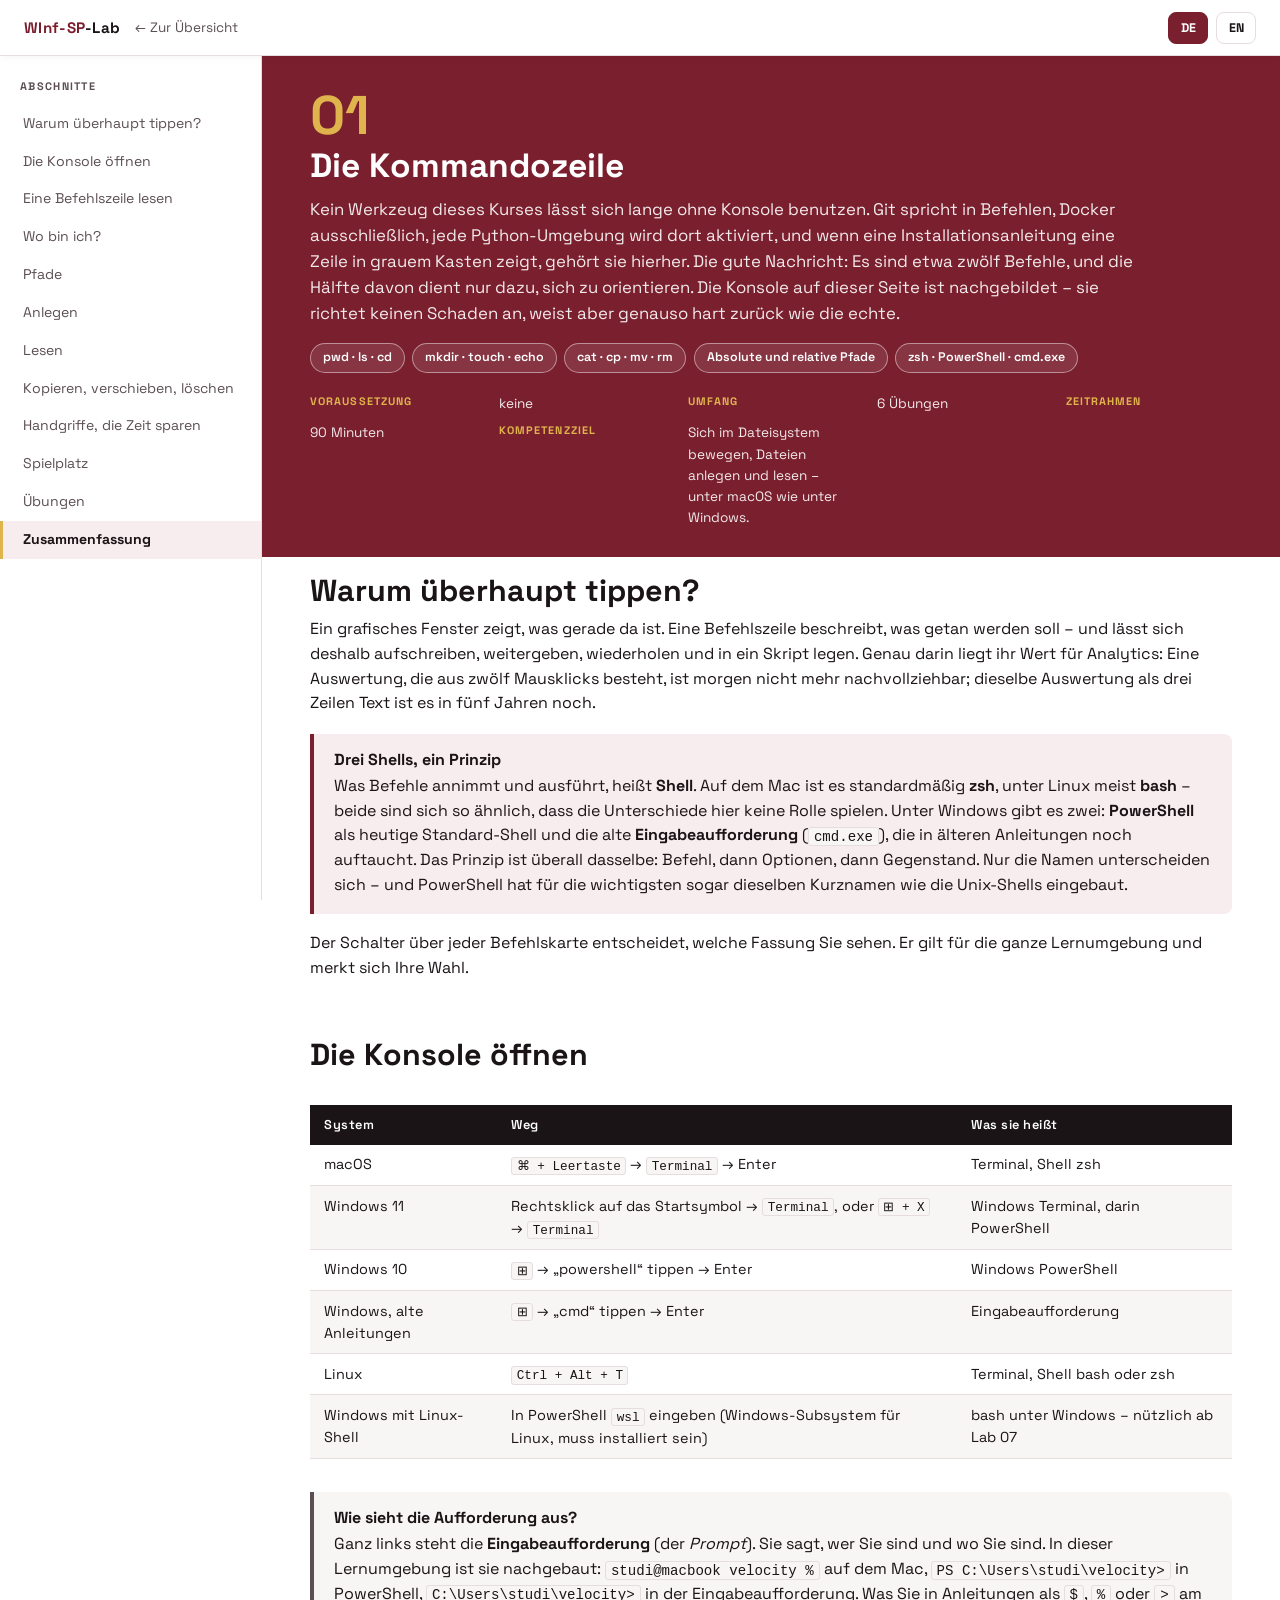
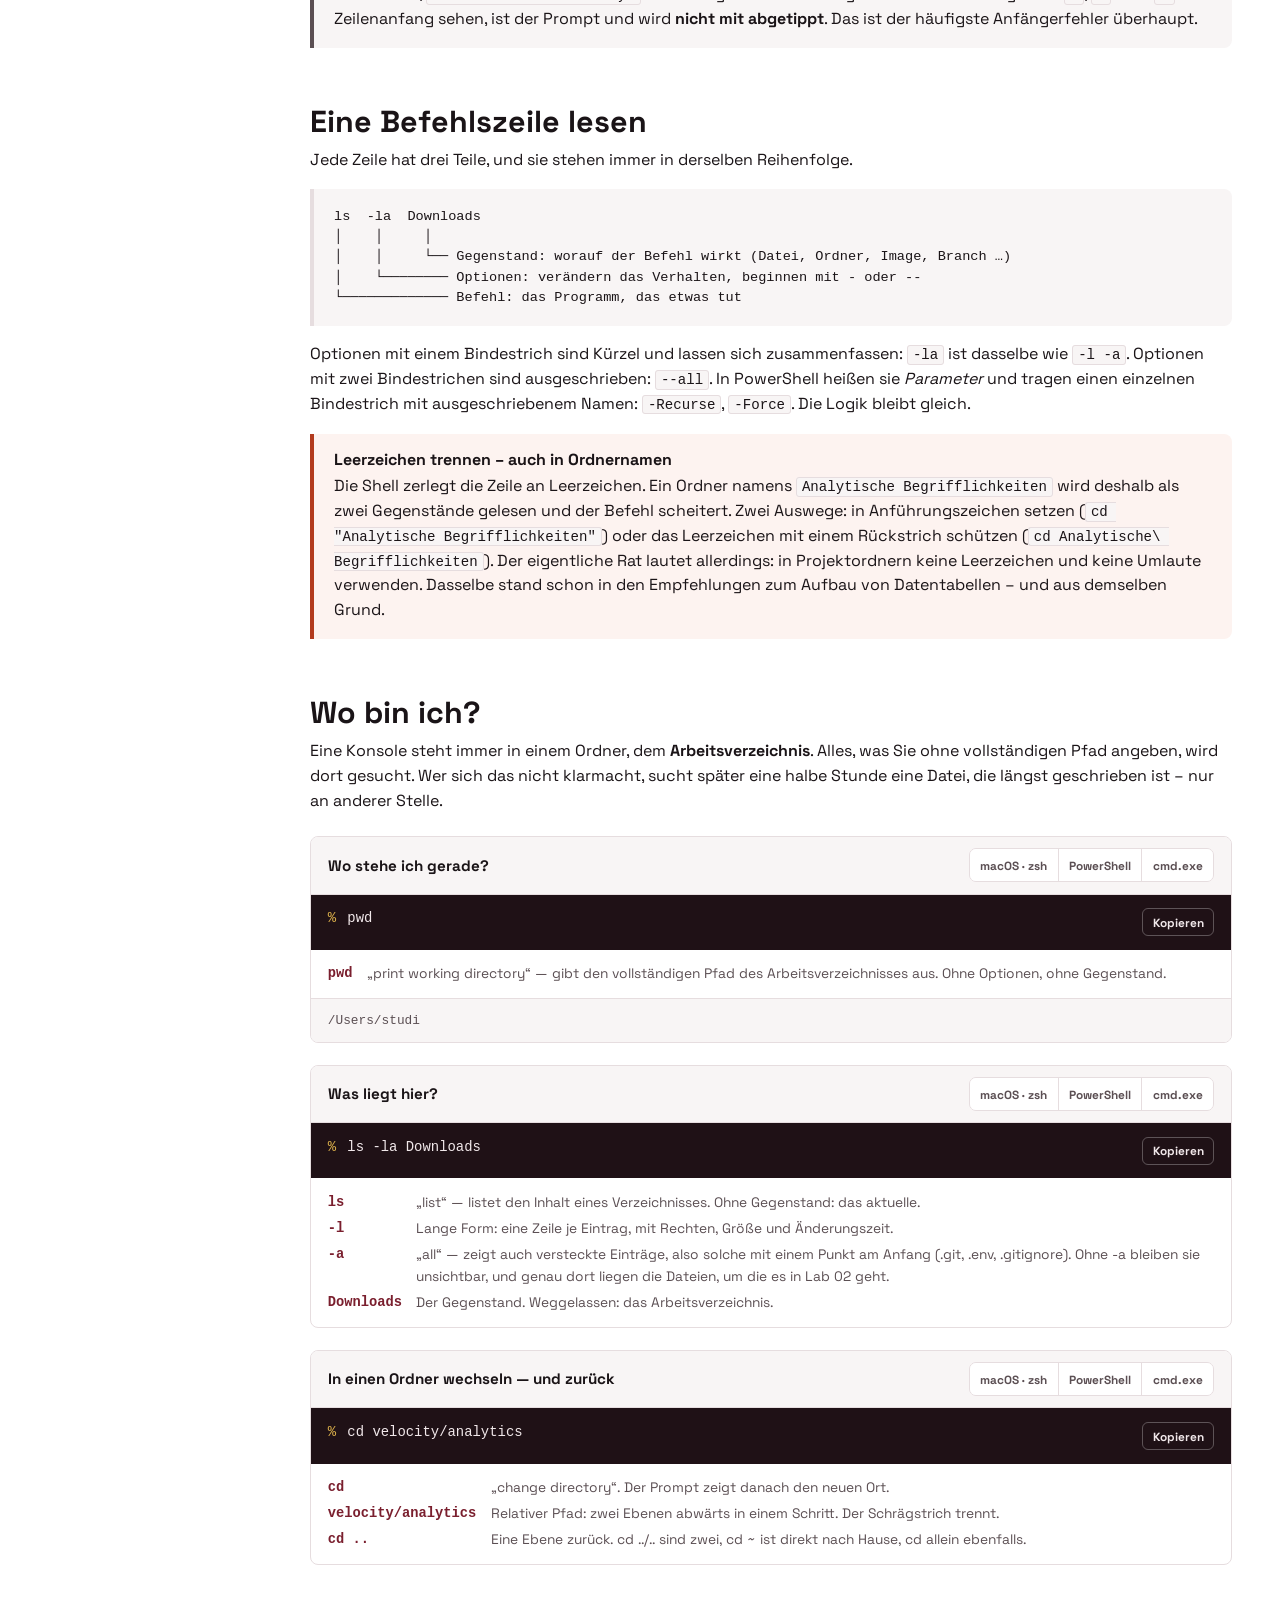
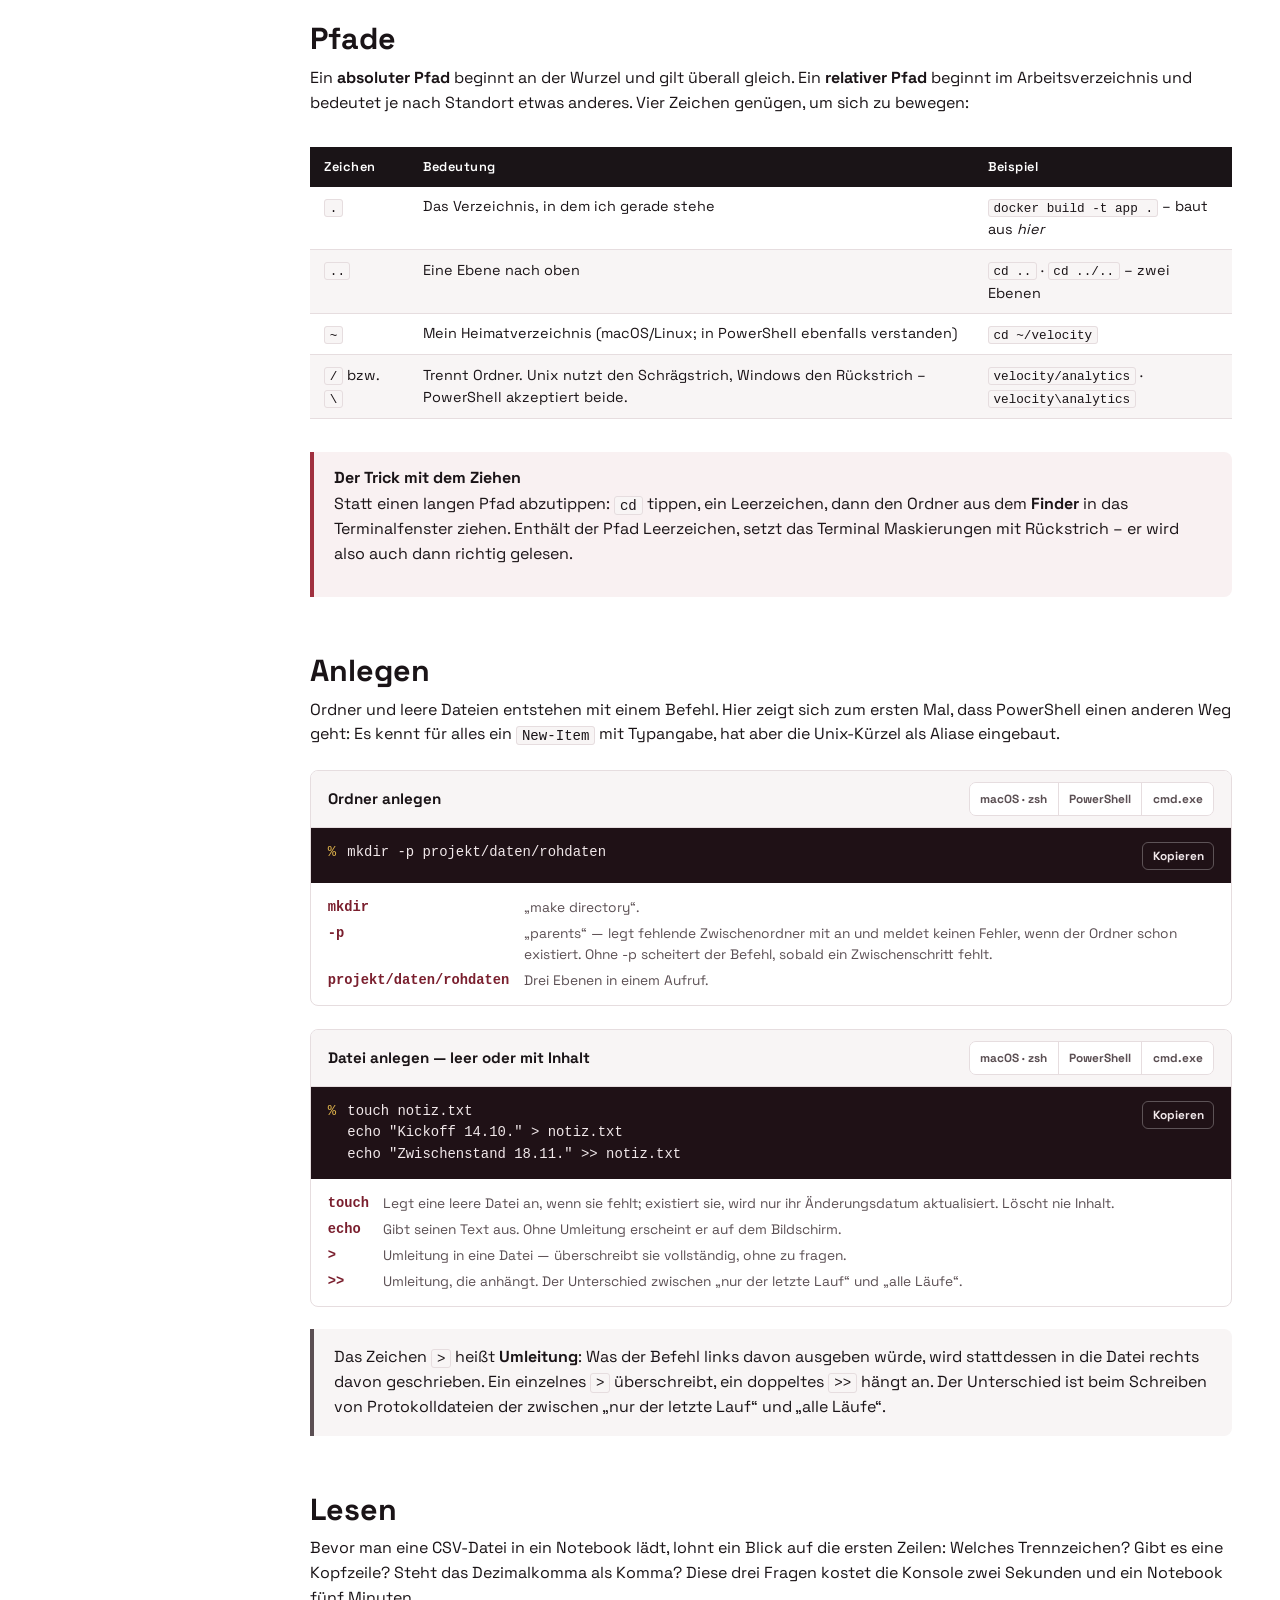
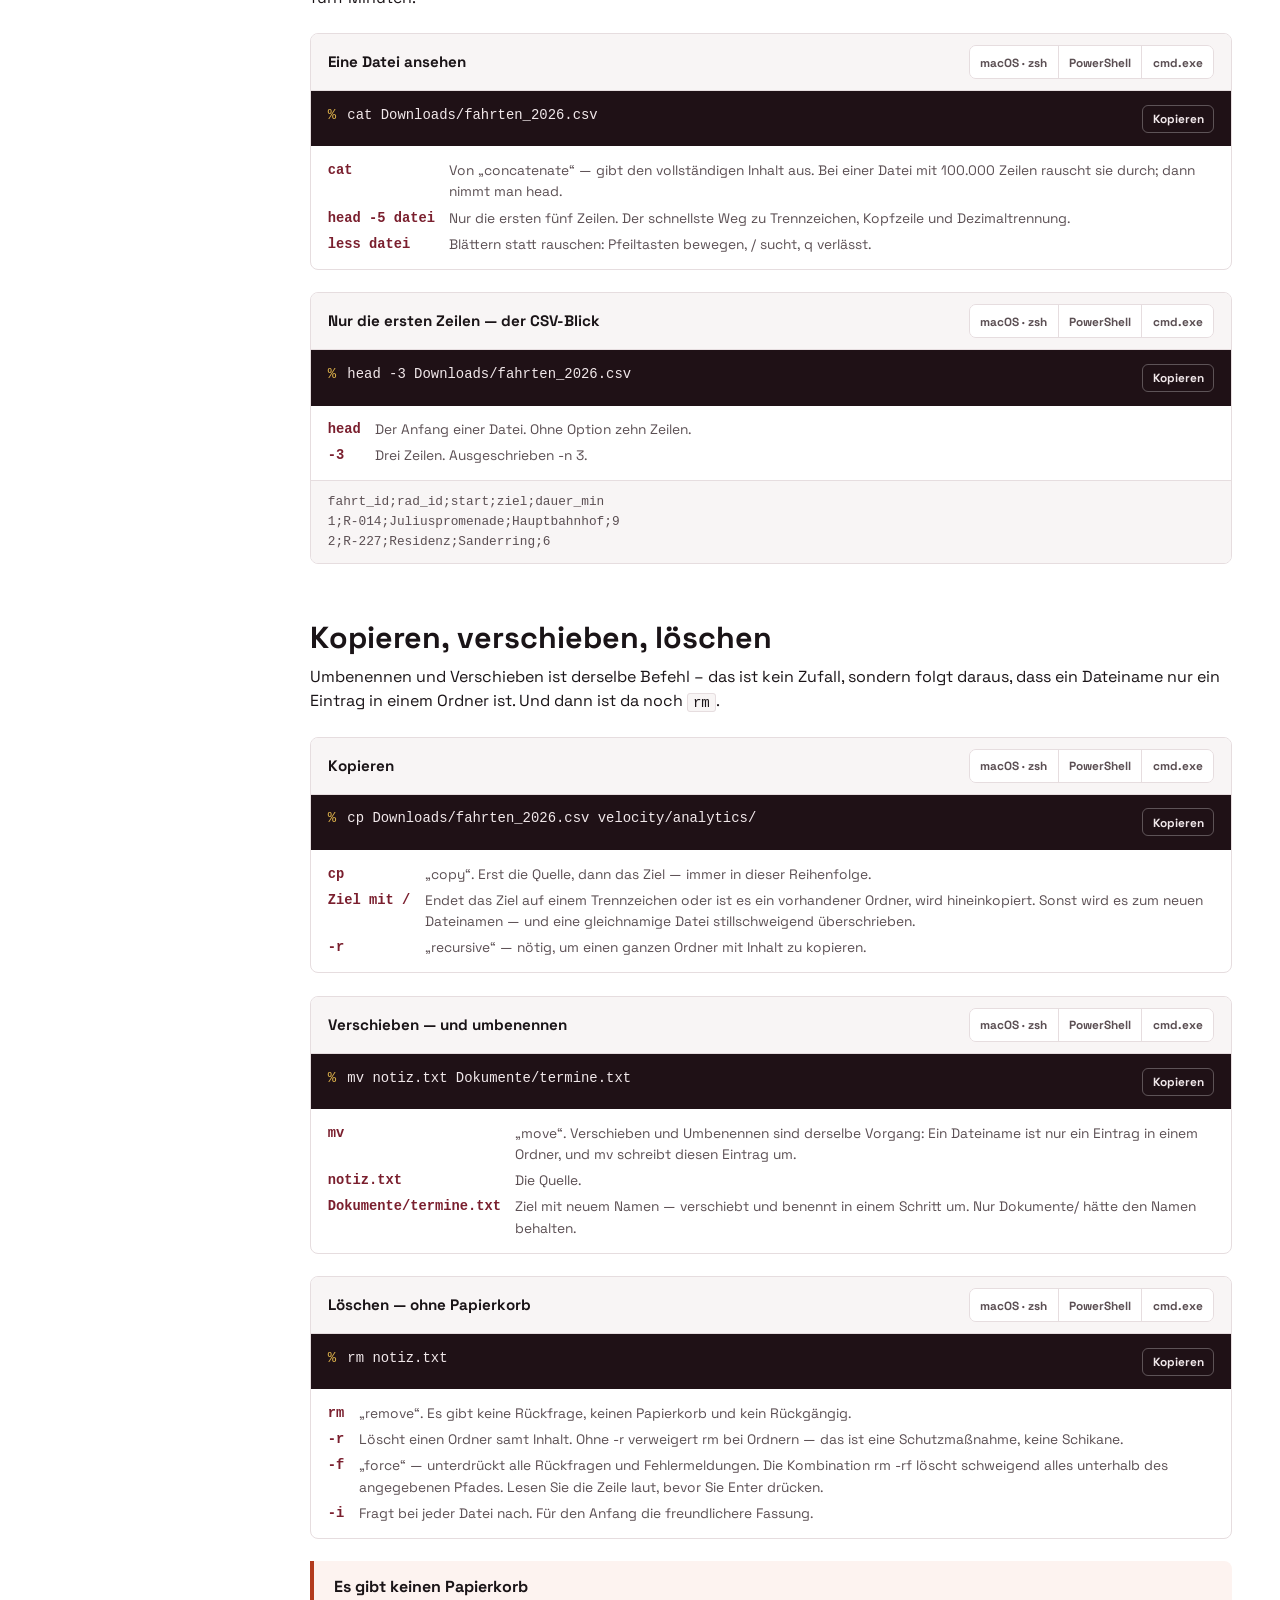
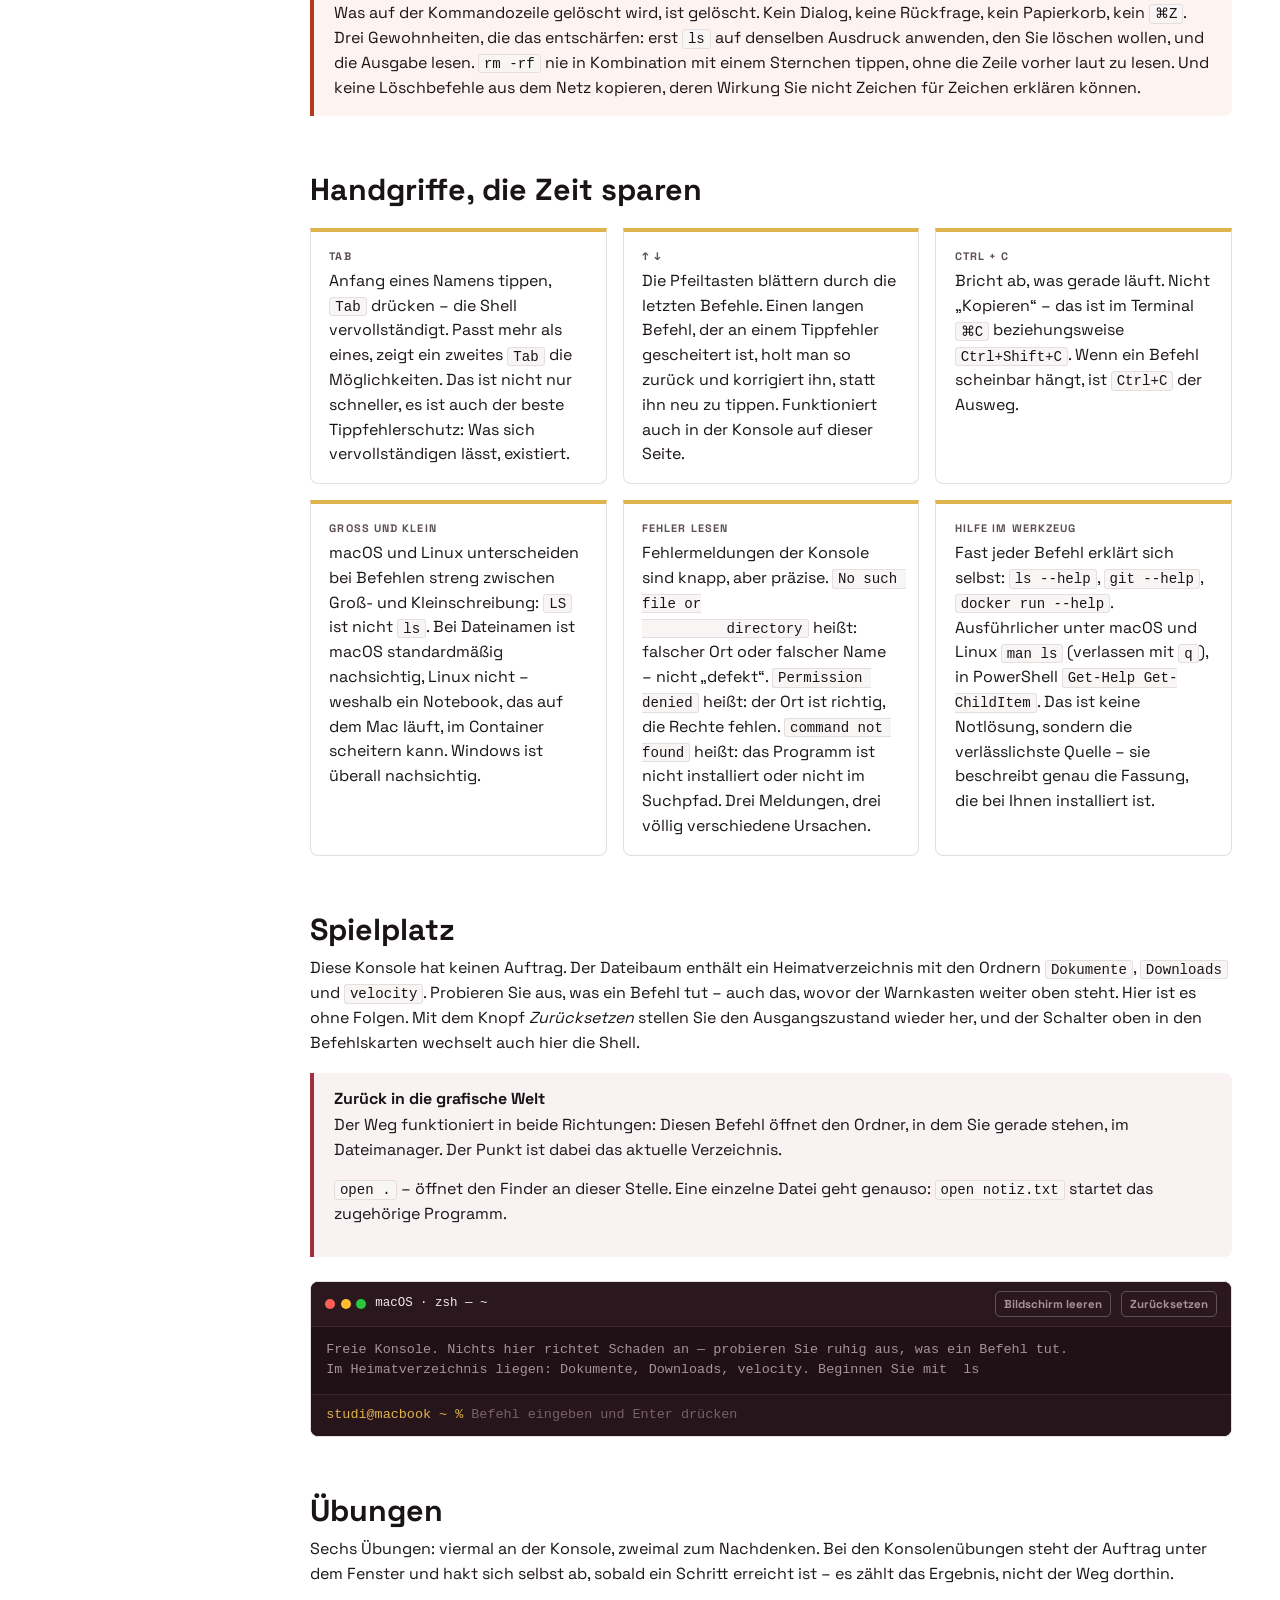
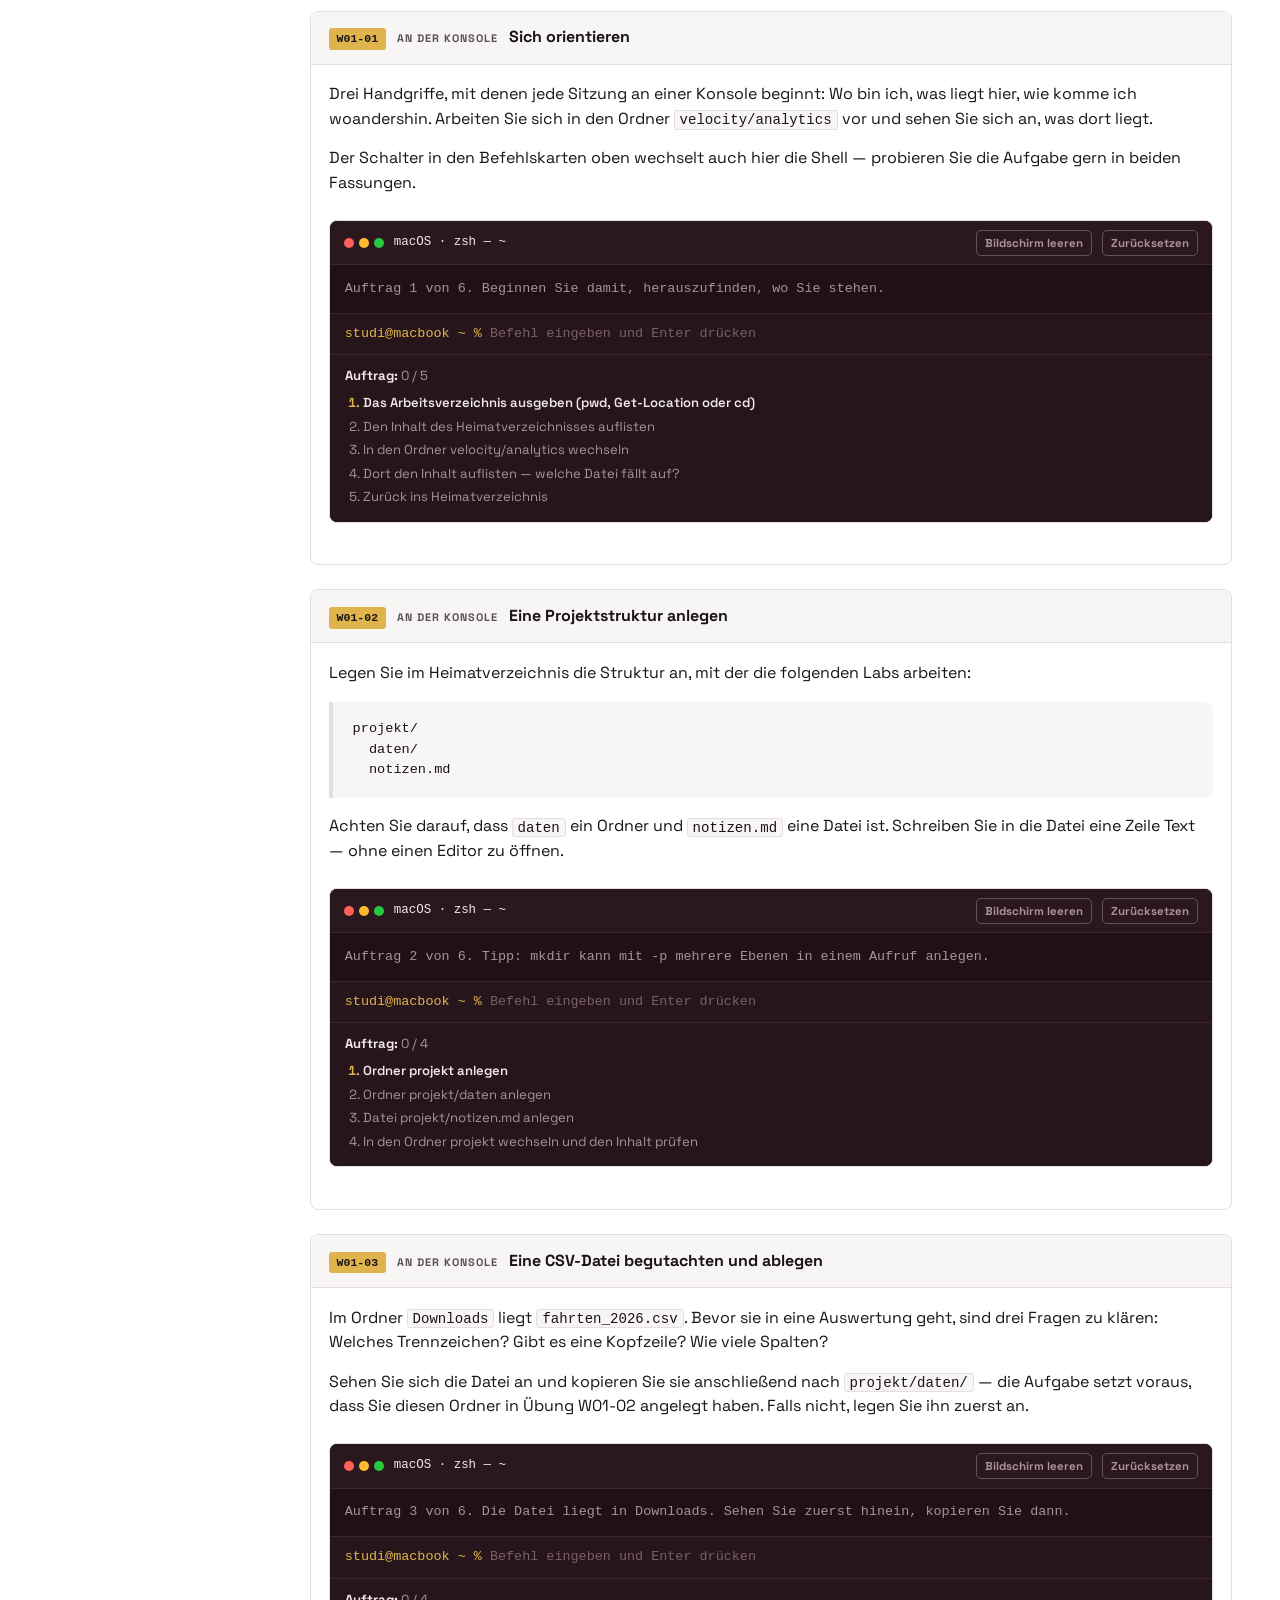
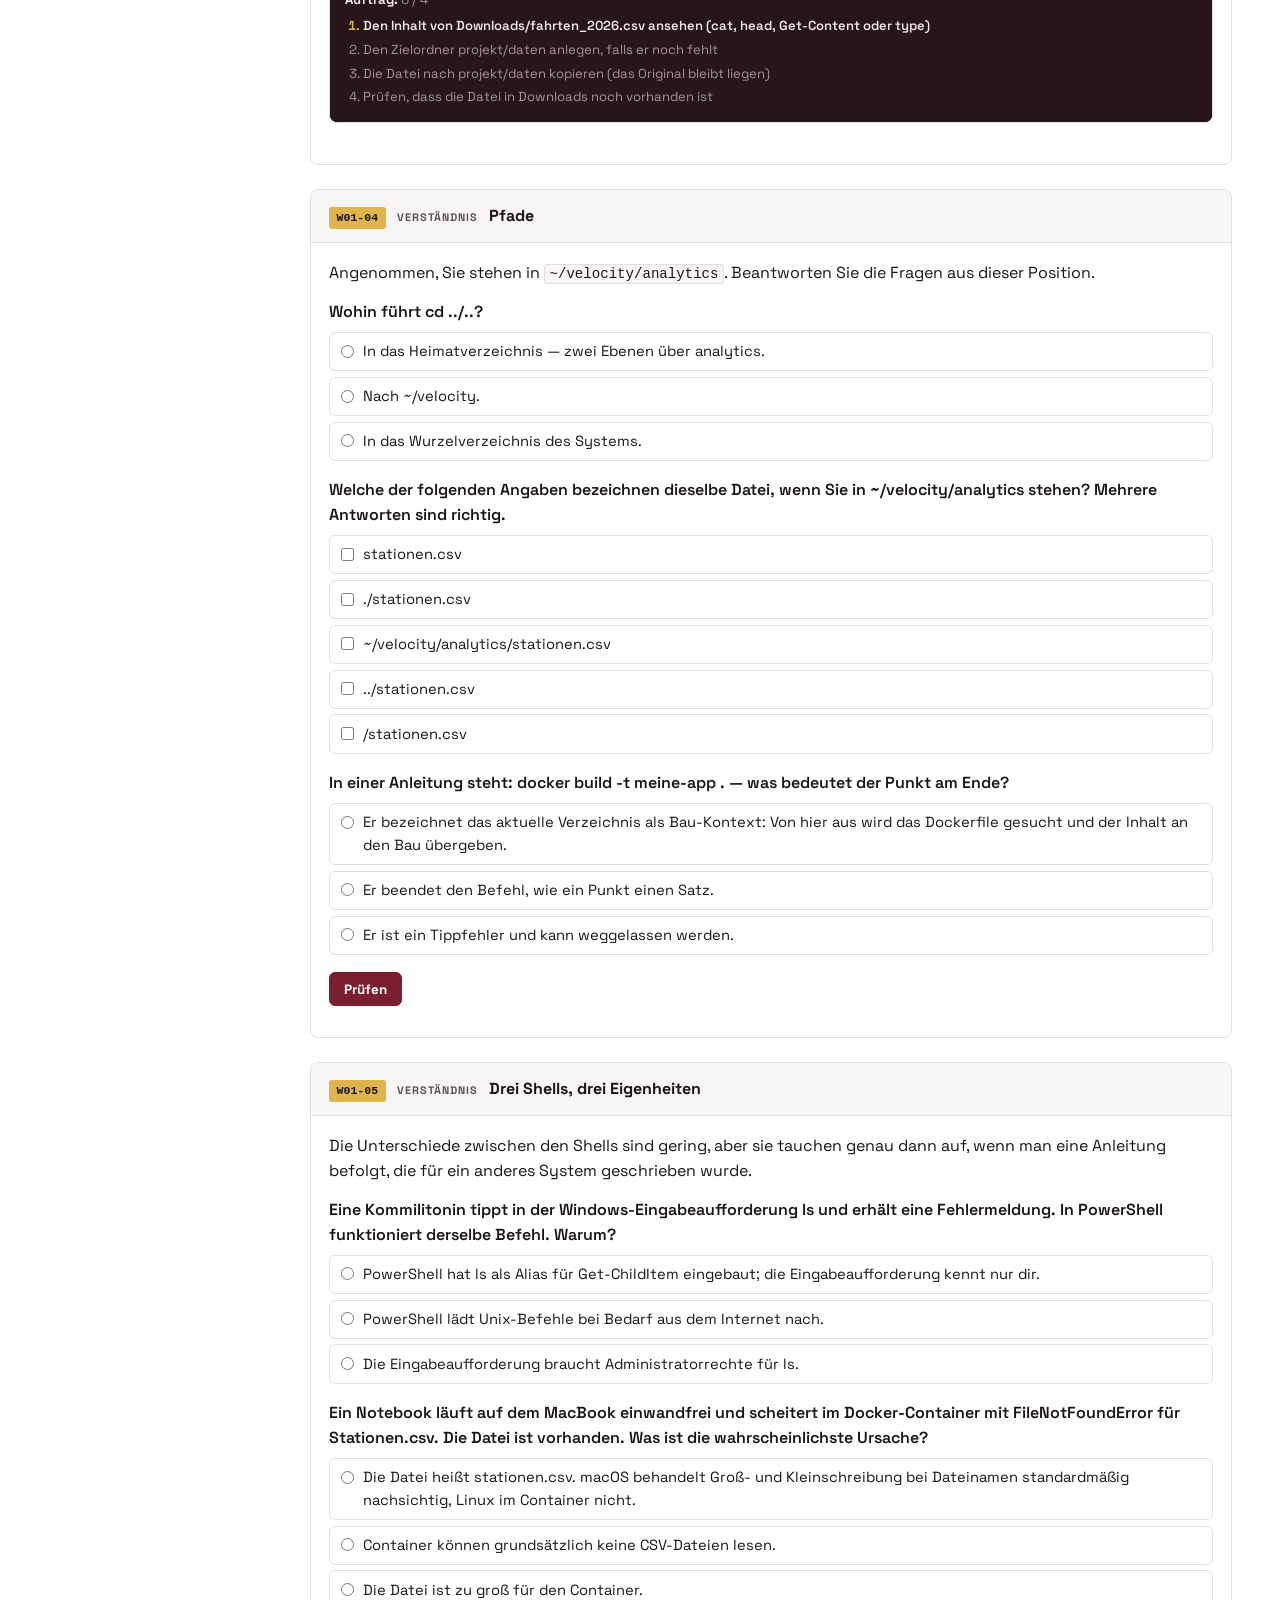
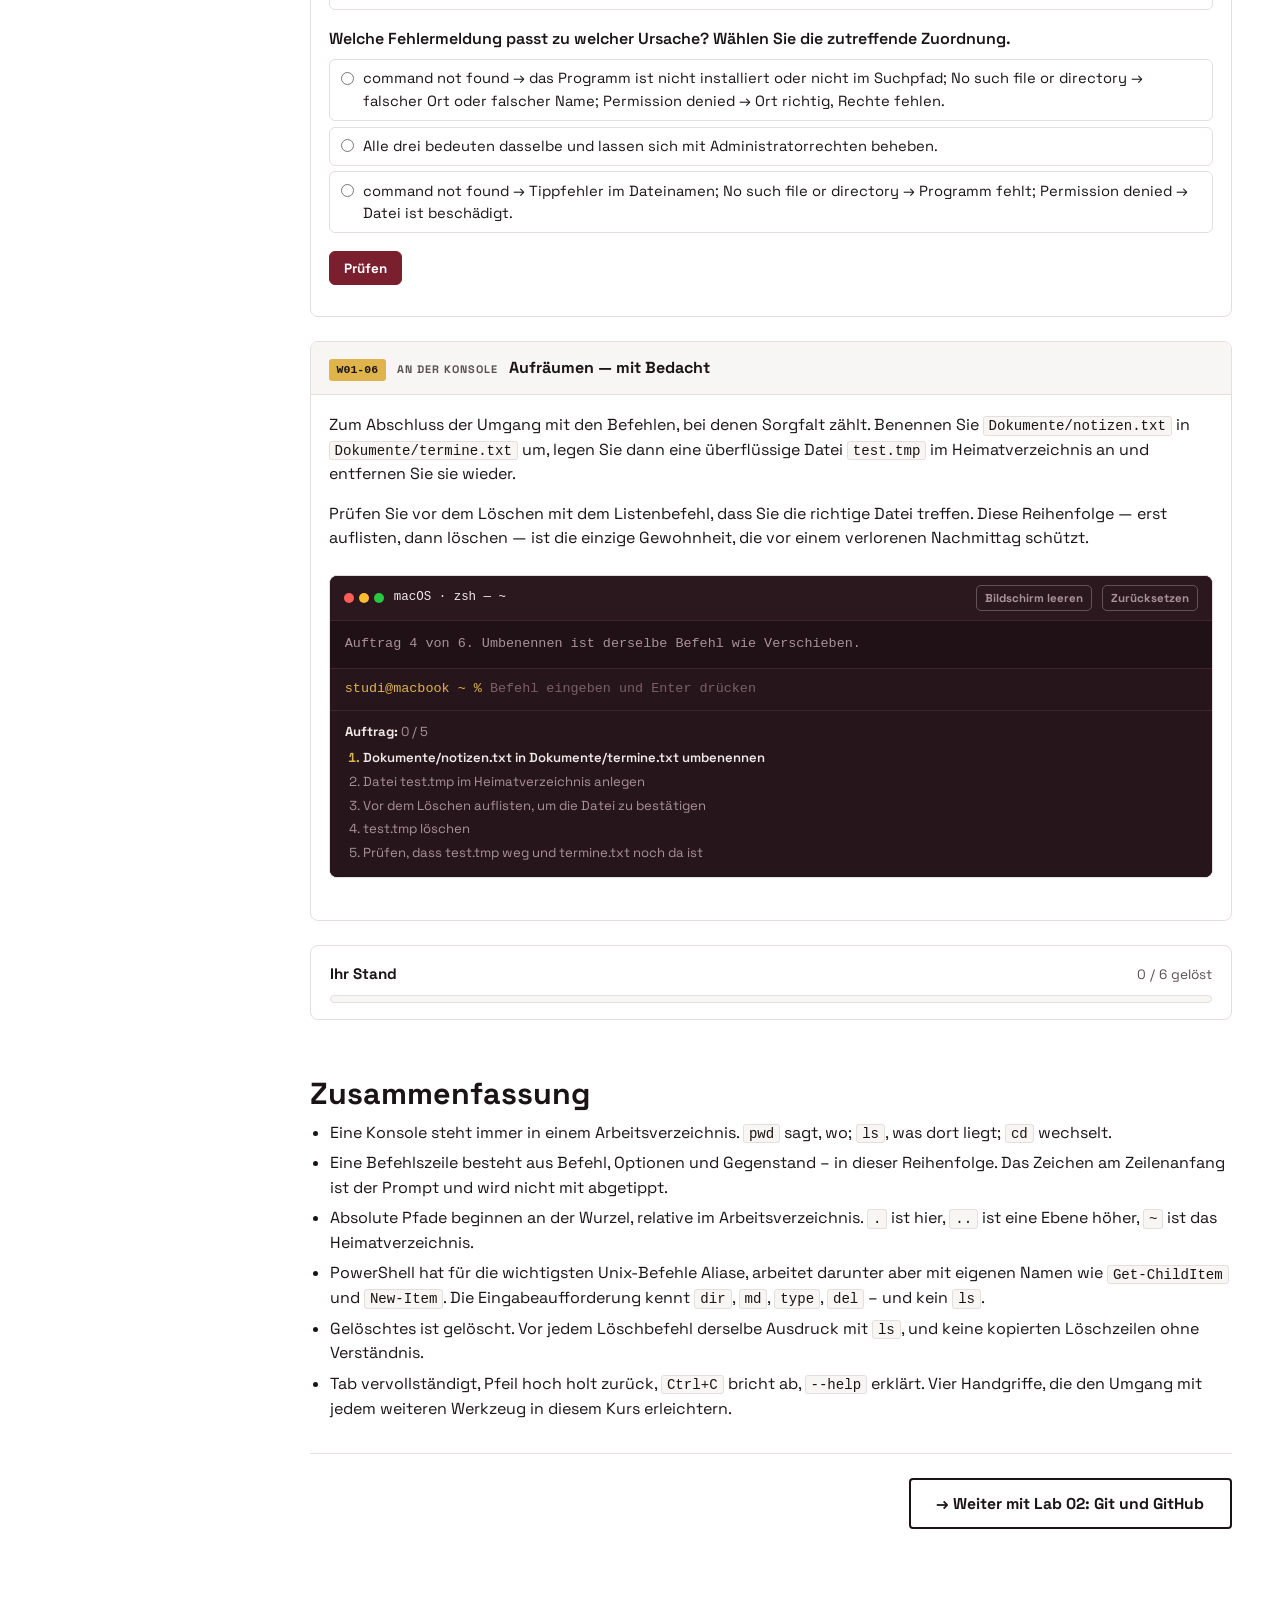
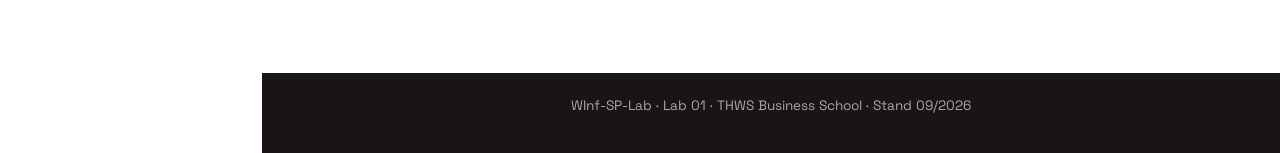
==== commit 7dbaf62a: "Textdurchsicht: englische Fachbegriffe statt Eindeutschungen, Rahmensätze und Metaphern gestrichen -" ====
--- a/lab-01-terminal.html
+++ b/lab-01-terminal.html
@@ -177,7 +177,7 @@
     </p>
     <div class="code-block">ls  -la  Downloads
 │    │     │
-│    │     └── Gegenstand: worauf der Befehl wirkt (Datei, Ordner, Abbild, Zweig …)
+│    │     └── Gegenstand: worauf der Befehl wirkt (Datei, Ordner, Image, Branch …)
 │    └──────── Optionen: verändern das Verhalten, beginnen mit - oder --
 └───────────── Befehl: das Programm, das etwas tut</div>
     <p>
